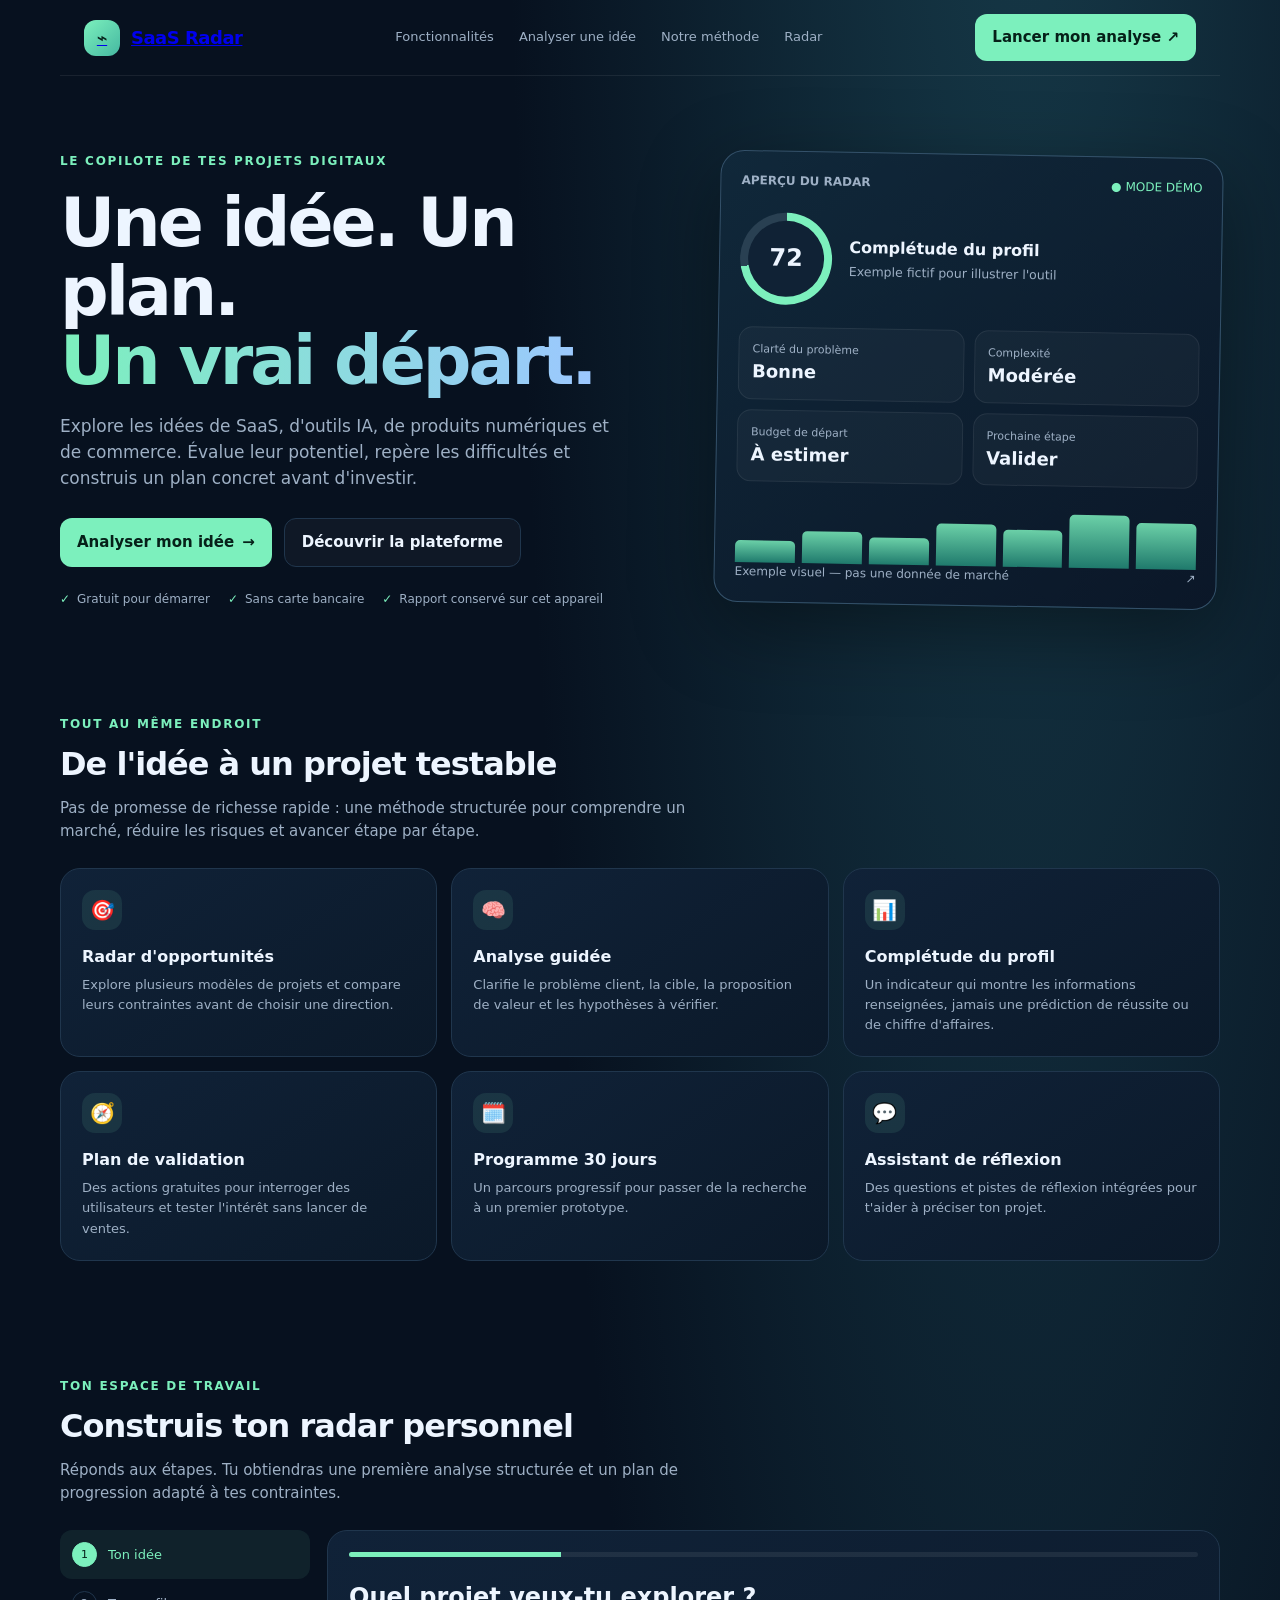
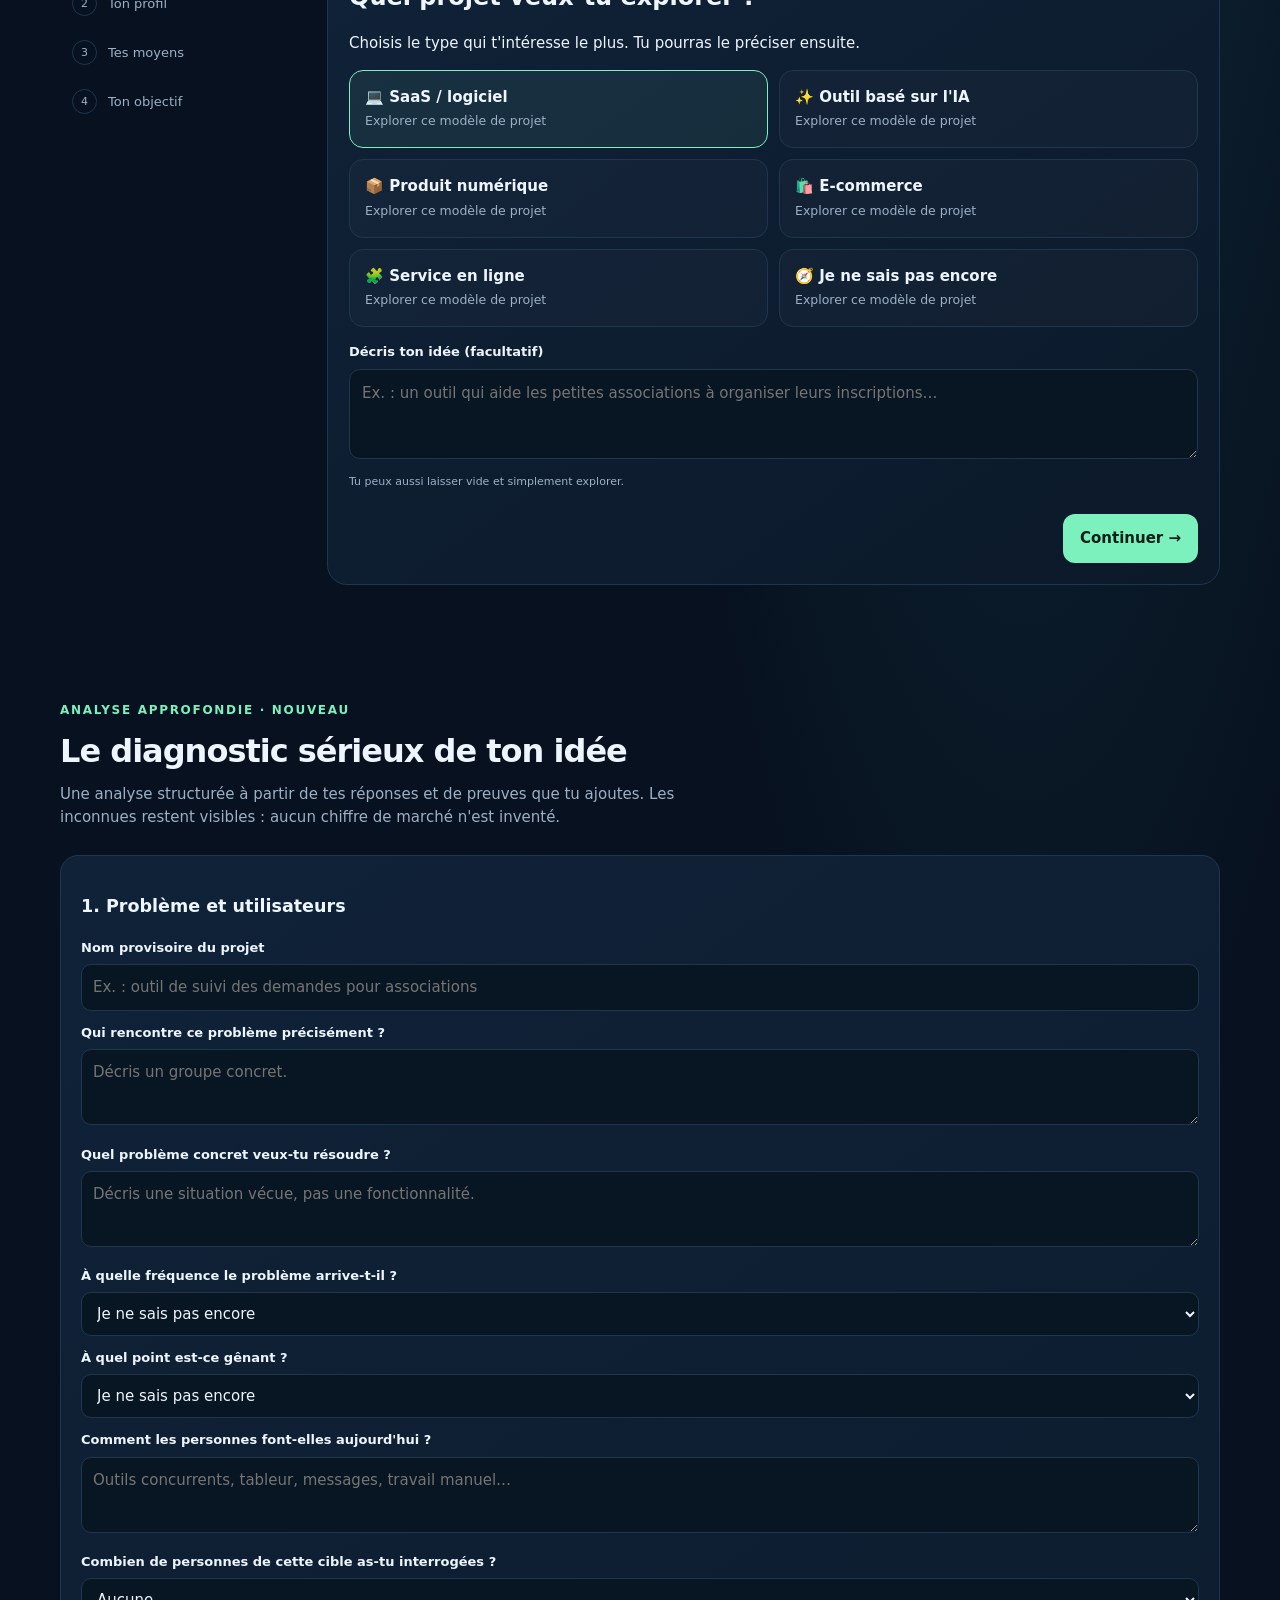
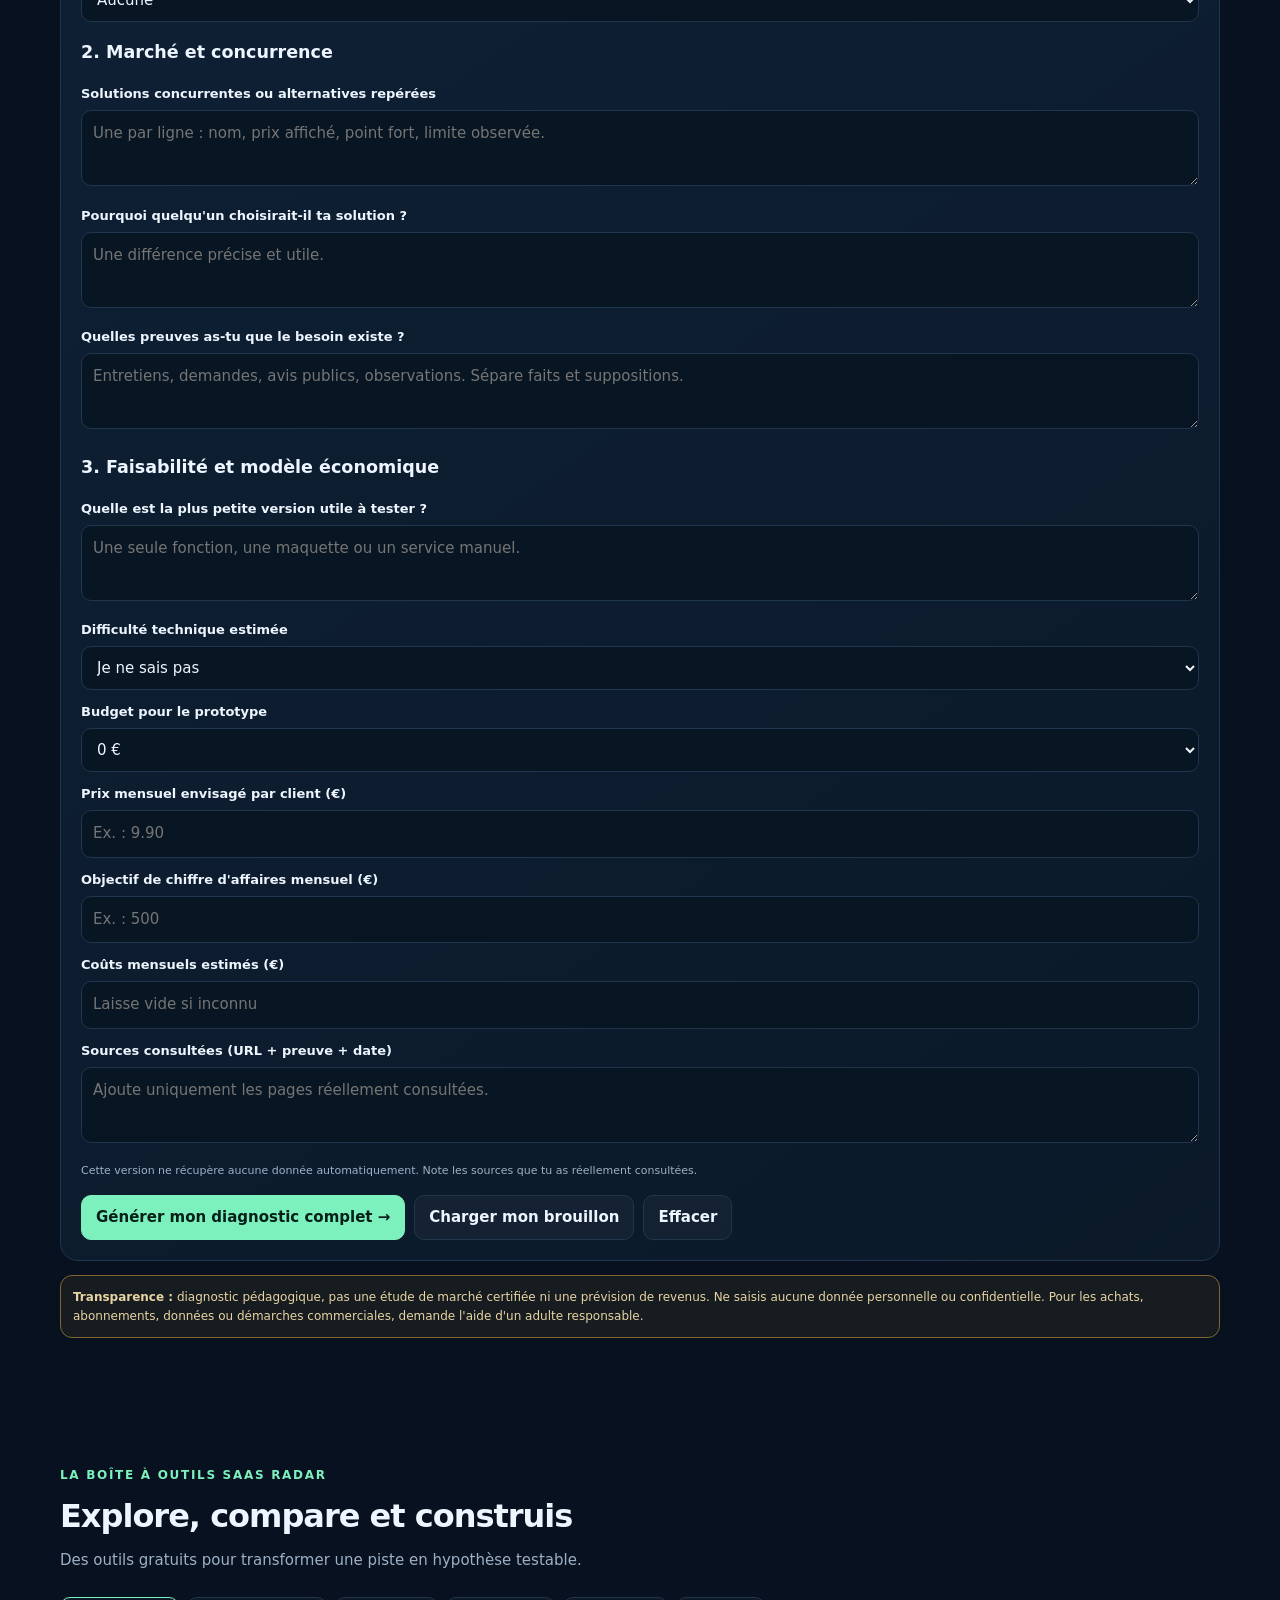
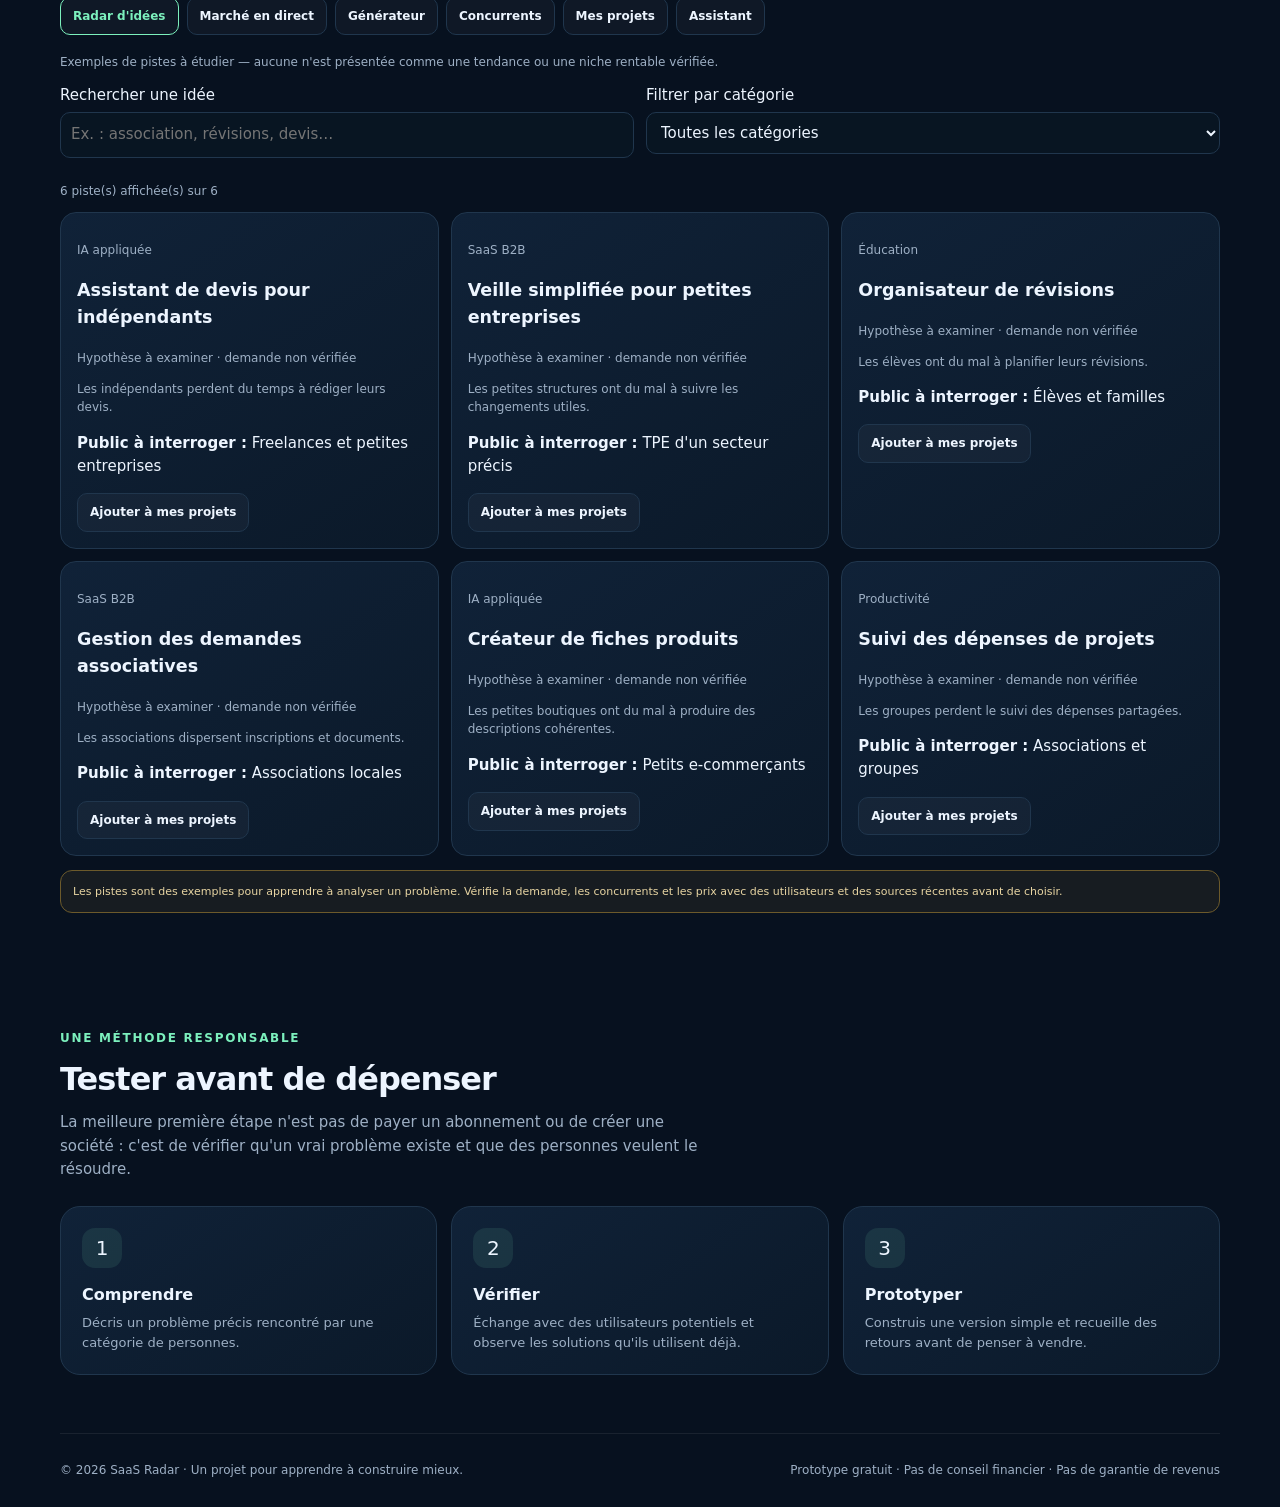
==== index.html @ 0ed4f3e0 "Improve questionnaire clarity and storage resilience" ====
<!doctype html>
<html lang="fr">
<head>
<!-- Google Analytics 4 : identifiant de mesure confirmé par le propriétaire -->
<script async src="https://www.googletagmanager.com/gtag/js?id=G-HHX3VYY6S6"></script>
<script>
  window.dataLayer = window.dataLayer || [];
  function gtag(){dataLayer.push(arguments);}
  gtag('js', new Date());
  gtag('config', 'G-HHX3VYY6S6');
</script>
<!-- Google Tag Manager : conservé pour les autres balises du site -->
<script>
  window.dataLayer = window.dataLayer || [];
</script>
<script async src="https://www.googletagmanager.com/gtm.js?id=GTM-W4DQMXLM"></script>
<meta charset="utf-8">
<meta name="viewport" content="width=device-width,initial-scale=1">
<meta name="theme-color" content="#07111f">
<title>SaaS Radar — Trouve, teste et construis ton idée</title>
<meta name="description" content="SaaS Radar t'aide à transformer une idée de business en projet concret grâce à une analyse guidée et un plan d'action gratuit.">
<style>
:root{--bg:#07111f;--panel:#0d1b2c;--panel2:#102238;--line:#20364d;--text:#edf5ff;--muted:#9eb0c5;--green:#7cf0bd;--blue:#80baff;--purple:#b8a2ff;--radius:20px}
*{box-sizing:border-box}html{scroll-behavior:smooth}body{margin:0;background:radial-gradient(ellipse at 80% -10%,#173c4b 0,transparent 36%),var(--bg);color:var(--text);font:15px/1.55 Inter,ui-sans-serif,system-ui,-apple-system,Segoe UI,sans-serif}button,input,select,textarea{font:inherit}button{cursor:pointer}.wrap{max-width:1160px;margin:auto;padding:0 24px}.nav{height:76px;display:flex;align-items:center;justify-content:space-between;border-bottom:1px solid #ffffff12}.brand{display:flex;align-items:center;gap:11px;font-weight:800;font-size:18px;letter-spacing:-.5px}.logo{width:36px;height:36px;border-radius:12px;background:linear-gradient(135deg,var(--green),#45b8a1);display:grid;place-items:center;color:#062019;font-weight:900}.navlinks{display:flex;gap:25px;color:var(--muted);font-size:13px}.navlinks a{color:inherit;text-decoration:none}.navlinks a:hover{color:var(--green)}.navcta,.primary{border:0;border-radius:12px;background:var(--green);color:#062019;font-weight:800;padding:12px 17px;text-decoration:none;display:inline-flex;align-items:center;justify-content:center;gap:8px}.hero{padding:76px 0 48px;display:grid;grid-template-columns:1.1fr .9fr;gap:42px;align-items:center}.eyebrow{color:var(--green);font-size:12px;font-weight:800;text-transform:uppercase;letter-spacing:1.7px}.hero h1{font-size:clamp(42px,6vw,68px);line-height:1.02;letter-spacing:-3px;margin:17px 0}.gradient{background:linear-gradient(90deg,var(--green),#9cc7ff);-webkit-background-clip:text;background-clip:text;color:transparent}.hero p{color:var(--muted);font-size:17px;max-width:570px}.heroactions{display:flex;gap:12px;flex-wrap:wrap;margin-top:26px}.secondary{border:1px solid var(--line);background:#ffffff08;color:var(--text);border-radius:12px;padding:12px 17px;text-decoration:none;font-weight:700}.proof{display:flex;gap:18px;flex-wrap:wrap;color:var(--muted);font-size:12px;margin-top:23px}.proof span:before{content:'✓';color:var(--green);margin-right:7px}.preview{background:linear-gradient(145deg,#10283a,#0b1728);border:1px solid #34516a;border-radius:24px;padding:20px;box-shadow:0 24px 80px #0006;transform:rotate(1deg)}.previewtop{display:flex;justify-content:space-between;align-items:center;color:var(--muted);font-size:12px}.live{color:var(--green)}.score{display:flex;align-items:center;gap:17px;margin:22px 0}.ring{width:92px;height:92px;border-radius:50%;background:conic-gradient(var(--green) 0 72%,#294052 72%);display:grid;place-items:center;position:relative}.ring:before{content:'';position:absolute;inset:8px;background:#102235;border-radius:50%}.ring b{position:relative;font-size:24px}.scoretext b{display:block;font-size:16px}.scoretext small{color:var(--muted)}.minirow{display:grid;grid-template-columns:1fr 1fr;gap:10px}.minicard{background:#ffffff08;border:1px solid #ffffff12;border-radius:14px;padding:13px}.minicard small{display:block;color:var(--muted);font-size:11px}.minicard b{font-size:18px}.bars{display:flex;align-items:end;gap:7px;height:65px;margin-top:16px}.bars i{flex:1;border-radius:5px 5px 0 0;background:linear-gradient(var(--green),#238b78);opacity:.85}.section{padding:58px 0}.sectionhead{max-width:660px;margin-bottom:25px}.sectionhead h2{font-size:32px;letter-spacing:-1px;margin:7px 0}.sectionhead p{color:var(--muted);margin:0}.features{display:grid;grid-template-columns:repeat(3,1fr);gap:14px}.feature,.panel{background:linear-gradient(145deg,#102238,#0b1929);border:1px solid var(--line);border-radius:var(--radius);padding:21px}.feature .ico{width:40px;height:40px;border-radius:13px;display:grid;place-items:center;background:#7cf0bd18;font-size:20px}.feature h3{margin:15px 0 5px;font-size:16px}.feature p{margin:0;color:var(--muted);font-size:13px}.builder{display:grid;grid-template-columns:250px 1fr;gap:17px;align-items:start}.steps{position:sticky;top:20px}.stepitem{display:flex;align-items:center;gap:11px;padding:12px;border-radius:12px;color:var(--muted);font-size:13px}.stepitem.active{background:#7cf0bd14;color:var(--green)}.stepitem.done{color:var(--text)}.stepnum{width:25px;height:25px;border-radius:50%;border:1px solid var(--line);display:grid;place-items:center;font-size:11px}.active .stepnum{background:var(--green);color:#062019;border-color:var(--green)}.formpanel{min-height:420px}.formpanel h3{font-size:24px;margin:4px 0}.formpanel>p{color:var(--muted);margin:0 0 22px}.progress{height:5px;background:#ffffff12;border-radius:20px;margin-bottom:22px;overflow:hidden}.progress span{display:block;height:100%;background:var(--green);width:20%;transition:.2s}.choices{display:grid;grid-template-columns:repeat(2,1fr);gap:11px}.choice{border:1px solid var(--line);border-radius:14px;padding:15px;background:#ffffff05;color:var(--text);text-align:left}.choice:hover,.choice.selected{border-color:var(--green);background:#7cf0bd12}.choice b{display:block}.choice small{color:var(--muted)}.field{margin:15px 0}.field label{display:block;font-weight:700;font-size:13px;margin-bottom:7px}.field input,.field select,.field textarea{width:100%;background:#081522;border:1px solid var(--line);border-radius:11px;color:var(--text);padding:12px;outline:none}.field input:focus,.field textarea:focus,.field select:focus{border-color:var(--green)}.field textarea{min-height:90px;resize:vertical}.hint{color:var(--muted);font-size:11px;margin-top:6px}.formactions{display:flex;justify-content:space-between;gap:12px;margin-top:24px}.formactions button{min-width:112px}.back{background:transparent;color:var(--muted);border:1px solid var(--line);border-radius:12px;padding:12px 17px}.result{display:none}.result.show{display:block}.resultgrid{display:grid;grid-template-columns:1fr 1fr;gap:13px}.resultcard{background:#ffffff06;border:1px solid var(--line);border-radius:15px;padding:16px}.resultcard h4{margin:0 0 7px}.resultcard p,.resultcard li{color:var(--muted);font-size:13px}.resultcard ul{padding-left:18px;margin:8px 0}.tag{display:inline-block;padding:5px 9px;border-radius:20px;background:#7cf0bd17;color:var(--green);font-size:11px;font-weight:800}.actionlist{list-style:none;padding:0!important}.actionlist li{padding:9px 0;border-bottom:1px solid #ffffff12;display:flex;gap:9px}.actionlist input{accent-color:var(--green)}.notice{border:1px solid #6c5a2b;background:#d8a83b12;color:#e7d4a2;border-radius:12px;padding:12px;font-size:12px;margin-top:15px}.footer{border-top:1px solid #ffffff12;padding:27px 0;color:var(--muted);font-size:12px;display:flex;justify-content:space-between;gap:20px;flex-wrap:wrap}.hidden{display:none!important}
@media(max-width:800px){.hero{grid-template-columns:1fr;padding-top:48px}.preview{max-width:500px}.features{grid-template-columns:1fr 1fr}.builder{grid-template-columns:1fr}.steps{position:static;display:flex;overflow:auto}.stepitem{min-width:max-content}.stepitem span:last-child{display:none}}
@media(max-width:560px){.wrap{padding:0 16px}.navlinks{display:none}.hero h1{letter-spacing:-2px}.features,.choices,.resultgrid{grid-template-columns:1fr}.section{padding:42px 0}.formpanel{padding:16px}.hero{gap:25px}.proof{gap:10px}}
</style>
</head>
<body>
<noscript><iframe src="https://www.googletagmanager.com/ns.html?id=GTM-W4DQMXLM"
  height="0" width="0" style="display:none;visibility:hidden"></iframe></noscript>
<header class="wrap nav"><a class="brand" href="#"><span class="logo">⌁</span> SaaS Radar</a><nav class="navlinks"><a href="#fonctionnalites">Fonctionnalités</a><a href="#outil">Analyser une idée</a><a href="#methode">Notre méthode</a></nav><a class="navcta" href="#outil">Lancer mon analyse ↗</a></header>
<main>
<section class="wrap hero">
<div><div class="eyebrow">Le copilote de tes projets digitaux</div><h1>Une idée. Un plan.<br><span class="gradient">Un vrai départ.</span></h1><p>Explore les idées de SaaS, d'outils IA, de produits numériques et de commerce. Évalue leur potentiel, repère les difficultés et construis un plan concret avant d'investir.</p><div class="heroactions"><a class="primary" href="#outil">Analyser mon idée <span>→</span></a><a class="secondary" href="#fonctionnalites">Découvrir la plateforme</a></div><div class="proof"><span>Gratuit pour démarrer</span><span>Sans carte bancaire</span><span>Rapport conservé sur cet appareil</span></div></div>
<div class="preview"><div class="previewtop"><b>APERÇU DU RADAR</b><span class="live">● MODE DÉMO</span></div><div class="score"><div class="ring"><b>72</b></div><div class="scoretext"><b>Complétude du profil</b><small>Exemple fictif pour illustrer l'outil</small></div></div><div class="minirow"><div class="minicard"><small>Clarté du problème</small><b>Bonne</b></div><div class="minicard"><small>Complexité</small><b>Modérée</b></div><div class="minicard"><small>Budget de départ</small><b>À estimer</b></div><div class="minicard"><small>Prochaine étape</small><b>Valider</b></div></div><div class="bars"><i style="height:35%"></i><i style="height:50%"></i><i style="height:43%"></i><i style="height:66%"></i><i style="height:58%"></i><i style="height:82%"></i><i style="height:72%"></i></div><div class="previewtop"><span>Exemple visuel — pas une donnée de marché</span><span>↗</span></div></div>
</section>
<section class="wrap section" id="fonctionnalites"><div class="sectionhead"><div class="eyebrow">Tout au même endroit</div><h2>De l'idée à un projet testable</h2><p>Pas de promesse de richesse rapide : une méthode structurée pour comprendre un marché, réduire les risques et avancer étape par étape.</p></div><div class="features">
<article class="feature"><div class="ico">🎯</div><h3>Radar d'opportunités</h3><p>Explore plusieurs modèles de projets et compare leurs contraintes avant de choisir une direction.</p></article>
<article class="feature"><div class="ico">🧠</div><h3>Analyse guidée</h3><p>Clarifie le problème client, la cible, la proposition de valeur et les hypothèses à vérifier.</p></article>
<article class="feature"><div class="ico">📊</div><h3>Complétude du profil</h3><p>Un indicateur qui montre les informations renseignées, jamais une prédiction de réussite ou de chiffre d'affaires.</p></article>
<article class="feature"><div class="ico">🧭</div><h3>Plan de validation</h3><p>Des actions gratuites pour interroger des utilisateurs et tester l'intérêt sans lancer de ventes.</p></article>
<article class="feature"><div class="ico">🗓️</div><h3>Programme 30 jours</h3><p>Un parcours progressif pour passer de la recherche à un premier prototype.</p></article>
<article class="feature"><div class="ico">💬</div><h3>Assistant de réflexion</h3><p>Des questions et pistes de réflexion intégrées pour t'aider à préciser ton projet.</p></article>
</div></section>
<section class="wrap section" id="outil"><div class="sectionhead"><div class="eyebrow">Ton espace de travail</div><h2>Construis ton radar personnel</h2><p>Réponds aux étapes. Tu obtiendras une première analyse structurée et un plan de progression adapté à tes contraintes.</p></div>
<div class="builder"><aside class="steps" id="steps"><div class="stepitem active"><span class="stepnum">1</span><span>Ton idée</span></div><div class="stepitem"><span class="stepnum">2</span><span>Ton profil</span></div><div class="stepitem"><span class="stepnum">3</span><span>Tes moyens</span></div><div class="stepitem"><span class="stepnum">4</span><span>Ton objectif</span></div></aside>
<div class="panel formpanel" id="wizard"><div class="progress"><span id="progressbar"></span></div><div id="stepcontent"></div><div class="formactions"><button class="back" id="prev" type="button">← Retour</button><button class="primary" id="next" type="button">Continuer →</button></div></div>
<div class="panel result" id="result"><div class="eyebrow">Ton rapport personnel</div><h3 id="resulttitle">Ton premier radar</h3><p style="color:var(--muted)">Une lecture de départ construite à partir de tes réponses.</p><div class="resultgrid" id="resultgrid"></div><div class="notice">Cet outil est un prototype éducatif : il ne consulte pas de données de marché en direct, ne vérifie pas la concurrence automatiquement et ne prédit pas les revenus. Vérifie chaque hypothèse auprès de vraies personnes avant tout investissement.</div><h3 style="margin-top:22px">Ton plan de départ</h3><ul class="actionlist" id="plan"></ul><div class="formactions"><button class="back" id="restart">Recommencer</button><button class="primary" id="save">Sauvegarder mon rapport ↓</button></div></div></div>
</section>
<section class="wrap section" id="methode"><div class="sectionhead"><div class="eyebrow">Une méthode responsable</div><h2>Tester avant de dépenser</h2><p>La meilleure première étape n'est pas de payer un abonnement ou de créer une société : c'est de vérifier qu'un vrai problème existe et que des personnes veulent le résoudre.</p></div><div class="features"><article class="feature"><div class="ico">1</div><h3>Comprendre</h3><p>Décris un problème précis rencontré par une catégorie de personnes.</p></article><article class="feature"><div class="ico">2</div><h3>Vérifier</h3><p>Échange avec des utilisateurs potentiels et observe les solutions qu'ils utilisent déjà.</p></article><article class="feature"><div class="ico">3</div><h3>Prototyper</h3><p>Construis une version simple et recueille des retours avant de penser à vendre.</p></article></div></section>
</main>
<footer class="wrap footer"><span>© 2026 SaaS Radar · Un projet pour apprendre à construire mieux.</span><span>Prototype gratuit · Pas de conseil financier · Pas de garantie de revenus</span></footer>
<script>
const data={type:"SaaS / logiciel",idea:"",skill:"Débutant",time:"1 à 2 heures",budget:"0 €",goal:"500",market:"France",extra:""};try{const draft=JSON.parse(localStorage.getItem('saasRadarDraft')||"null");if(draft&&typeof draft==="object")Object.assign(data,draft)}catch(e){}
let step=0;const content=document.getElementById('stepcontent'),bar=document.getElementById('progressbar'),prev=document.getElementById('prev'),next=document.getElementById('next');
const steps=[()=>`<h3>Quel projet veux-tu explorer ?</h3><p>Choisis le type qui t'intéresse le plus. Tu pourras le préciser ensuite.</p><div class="choices">${["SaaS / logiciel","Outil basé sur l'IA","Produit numérique","E-commerce","Service en ligne","Je ne sais pas encore"].map((v,i)=>`<button class="choice ${data.type===v?'selected':''}" data-k="type" data-v="${v}"><b>${["💻","✨","📦","🛍️","🧩","🧭"][i]} ${v}</b><small>Explorer ce modèle de projet</small></button>`).join('')}</div><div class="field"><label>Décris ton idée (facultatif)</label><textarea id="idea" placeholder="Ex. : un outil qui aide les petites associations à organiser leurs inscriptions…">${esc(data.idea)}</textarea><div class="hint">Tu peux aussi laisser vide et simplement explorer.</div></div>`,
()=>`<h3>Quel est ton niveau actuel ?</h3><p>Le parcours sera adapté à ton expérience.</p><div class="choices">${["Débutant","Quelques bases","Intermédiaire","Déjà créé un projet"].map(v=>`<button class="choice ${data.skill===v?'selected':''}" data-k="skill" data-v="${v}"><b>${v}</b><small>${v==="Débutant"?"Je découvre encore":v==="Quelques bases"?"J'ai déjà appris quelques notions":v==="Intermédiaire"?"Je connais les bases et quelques outils":"J'ai déjà expérimenté un projet"}</small></button>`).join('')}</div><div class="field"><label>Où souhaites-tu chercher tes premiers utilisateurs ?</label><select id="market"><option>France</option><option>Europe</option><option>International</option><option>Je ne sais pas</option></select></div>`,
()=>`<h3>Quelles sont tes ressources ?</h3><p>On va privilégier les étapes adaptées à tes moyens actuels.</p><div class="field"><label>Budget disponible pour apprendre / prototyper</label><select id="budget">${["0 €","Moins de 50 €","50 à 200 €","Plus de 200 €"].map(v=>`<option ${data.budget===v?'selected':''}>${v}</option>`).join('')}</select></div><div class="field"><label>Temps disponible par semaine</label><select id="time">${["Moins d'une heure","1 à 2 heures","3 à 5 heures","Plus de 5 heures"].map(v=>`<option ${data.time===v?'selected':''}>${v}</option>`).join('')}</select></div>`,
()=>`<h3>Quelle ambition souhaites-tu explorer ?</h3><p>Un objectif souhaité sert à réfléchir au modèle économique. Ce n'est pas une estimation de ce que tu vas gagner.</p><div class="field"><label>Objectif de revenu mensuel à long terme (en €)</label><input id="goal" type="number" min="0" max="1000000" value="${esc(data.goal)}" placeholder="Ex. : 500"></div><div class="field"><label>Qu'aimerais-tu surtout obtenir de ce projet ?</label><select id="extra"><option value="">Choisir une priorité</option><option>Apprendre à créer un produit</option><option>Résoudre un problème concret</option><option>Construire un projet rentable à terme</option><option>Explorer plusieurs idées</option></select></div>`];
function esc(s){return String(s??"").replace(/[&<>"']/g,c=>({"&":"&amp;","<":"&lt;",">":"&gt;",'"':"&quot;","'":"&#39;"}[c]));}
function render(){content.innerHTML=steps[step]();const marketField=document.getElementById('market');if(marketField)marketField.value=data.market;const extraField=document.getElementById('extra');if(extraField)extraField.value=data.extra;bar.style.width=((step+1)/steps.length*100)+'%';prev.style.visibility=step===0?'hidden':'visible';next.textContent=step===3?'Créer mon analyse →':'Continuer →';document.querySelectorAll('.stepitem').forEach((el,i)=>{el.classList.toggle('active',i===step);el.classList.toggle('done',i<step)});document.querySelectorAll('.choice').forEach(b=>b.addEventListener('click',()=>{if(step===0){const ideaField=document.getElementById('idea');if(ideaField)data.idea=ideaField.value.trim()}data[b.dataset.k]=b.dataset.v;render()}));}
function collect(){if(step===0){data.idea=document.getElementById('idea').value.trim()}if(step===1){data.market=document.getElementById('market').value}if(step===2){data.budget=document.getElementById('budget').value;data.time=document.getElementById('time').value}if(step===3){data.goal=document.getElementById('goal').value||"0";data.extra=document.getElementById('extra').value}try{localStorage.setItem('saasRadarDraft',JSON.stringify(data))}catch(e){}}
prev.addEventListener('click',()=>{collect();if(step>0){step--;render()}});
next.addEventListener('click',()=>{collect();if(step<3){step++;render()}else makeReport()});
function makeReport(){document.getElementById('wizard').classList.add('hidden');const r=document.getElementById('result');r.classList.add('show');document.getElementById('resulttitle').textContent=data.idea?data.idea.slice(0,70):"Explorer "+data.type.toLowerCase();let score=(data.idea.trim().length>=20?25:data.idea.trim().length>=5?12:0)+(data.skill?15:0)+(data.time?20:0)+(data.budget?20:0)+(Number(data.goal)>0?10:0)+(data.extra?10:0);const level=score<35?"Profil à compléter":score<70?"Profil partiellement renseigné":"Profil bien renseigné";const complexity=data.type.includes("SaaS")||data.type.includes("IA")?"Plutôt élevée":"Variable selon la solution";const cards=[["Complétude du profil",score+"/100","Part des informations de départ renseignées — ne mesure pas le potentiel du marché."],["Clarté actuelle",data.idea.length>35?"À approfondir":"À préciser","Décris le problème précis que tu veux résoudre."],["Complexité estimée",complexity,"À confirmer en découpant le prototype en petites fonctions."],["Ressources",data.budget+" · "+data.time,"Commence avec les outils gratuits et limite les dépenses."]];document.getElementById('resultgrid').innerHTML=cards.map(c=>`<article class="resultcard"><span class="tag">${esc(c[0])}</span><h4 style="margin-top:10px">${esc(c[1])}</h4><p>${esc(c[2])}</p></article>`).join('')+`<article class="resultcard"><h4>Clientèle à préciser</h4><p>Sur le marché ${esc(data.market)}, identifie un groupe précis qui rencontre le problème.</p></article><article class="resultcard"><h4>Objectif déclaré</h4><p>${esc(data.goal)} € / mois à long terme — objectif personnel, pas une prévision.</p></article>`;const tasks=["Écris le problème en une phrase simple, sans parler de ta solution.","Définis une cible précise : qui rencontre ce problème et dans quel contexte ?","Trouve 5 solutions déjà utilisées par cette cible et note leurs limites.","Discute avec 3 personnes concernées pour comprendre leurs difficultés.","Dessine une maquette très simple de ta solution, sans coder si ce n'est pas nécessaire.","Montre la maquette et demande ce qui manque ou ce qui n'est pas clair.","Décide si le problème mérite un prototype plus complet."];document.getElementById('plan').innerHTML=tasks.map((t,i)=>`<li><input type="checkbox" data-task="${i}"><span><b>Étape ${i+1}</b> — ${t}</span></li>`).join('');try{localStorage.setItem('saasRadarDraft',JSON.stringify(data))}catch(e){}}
document.getElementById('restart').addEventListener('click',()=>{step=0;Object.assign(data,{type:"SaaS / logiciel",idea:"",skill:"Débutant",time:"1 à 2 heures",budget:"0 €",goal:"500",market:"France",extra:""});document.getElementById('result').classList.remove('show');document.getElementById('wizard').classList.remove('hidden');render()});
document.getElementById('save').addEventListener('click',()=>{const report={answers:data,completed:[...document.querySelectorAll('[data-task]:checked')].map(x=>x.dataset.task),savedAt:new Date().toISOString()};try{localStorage.setItem('saasRadarReport',JSON.stringify(report))}catch(e){}const blob=new Blob([JSON.stringify(report,null,2)],{type:'application/json'});const a=document.createElement('a');a.href=URL.createObjectURL(blob);a.download='mon-rapport-saas-radar.json';a.click();setTimeout(()=>URL.revokeObjectURL(a.href),1000);document.getElementById('save').textContent='Rapport sauvegardé ✓'});
render();
</script>
<script src="radar.js"></script>
<script src="analysis-pro.js"></script>
</body></html>
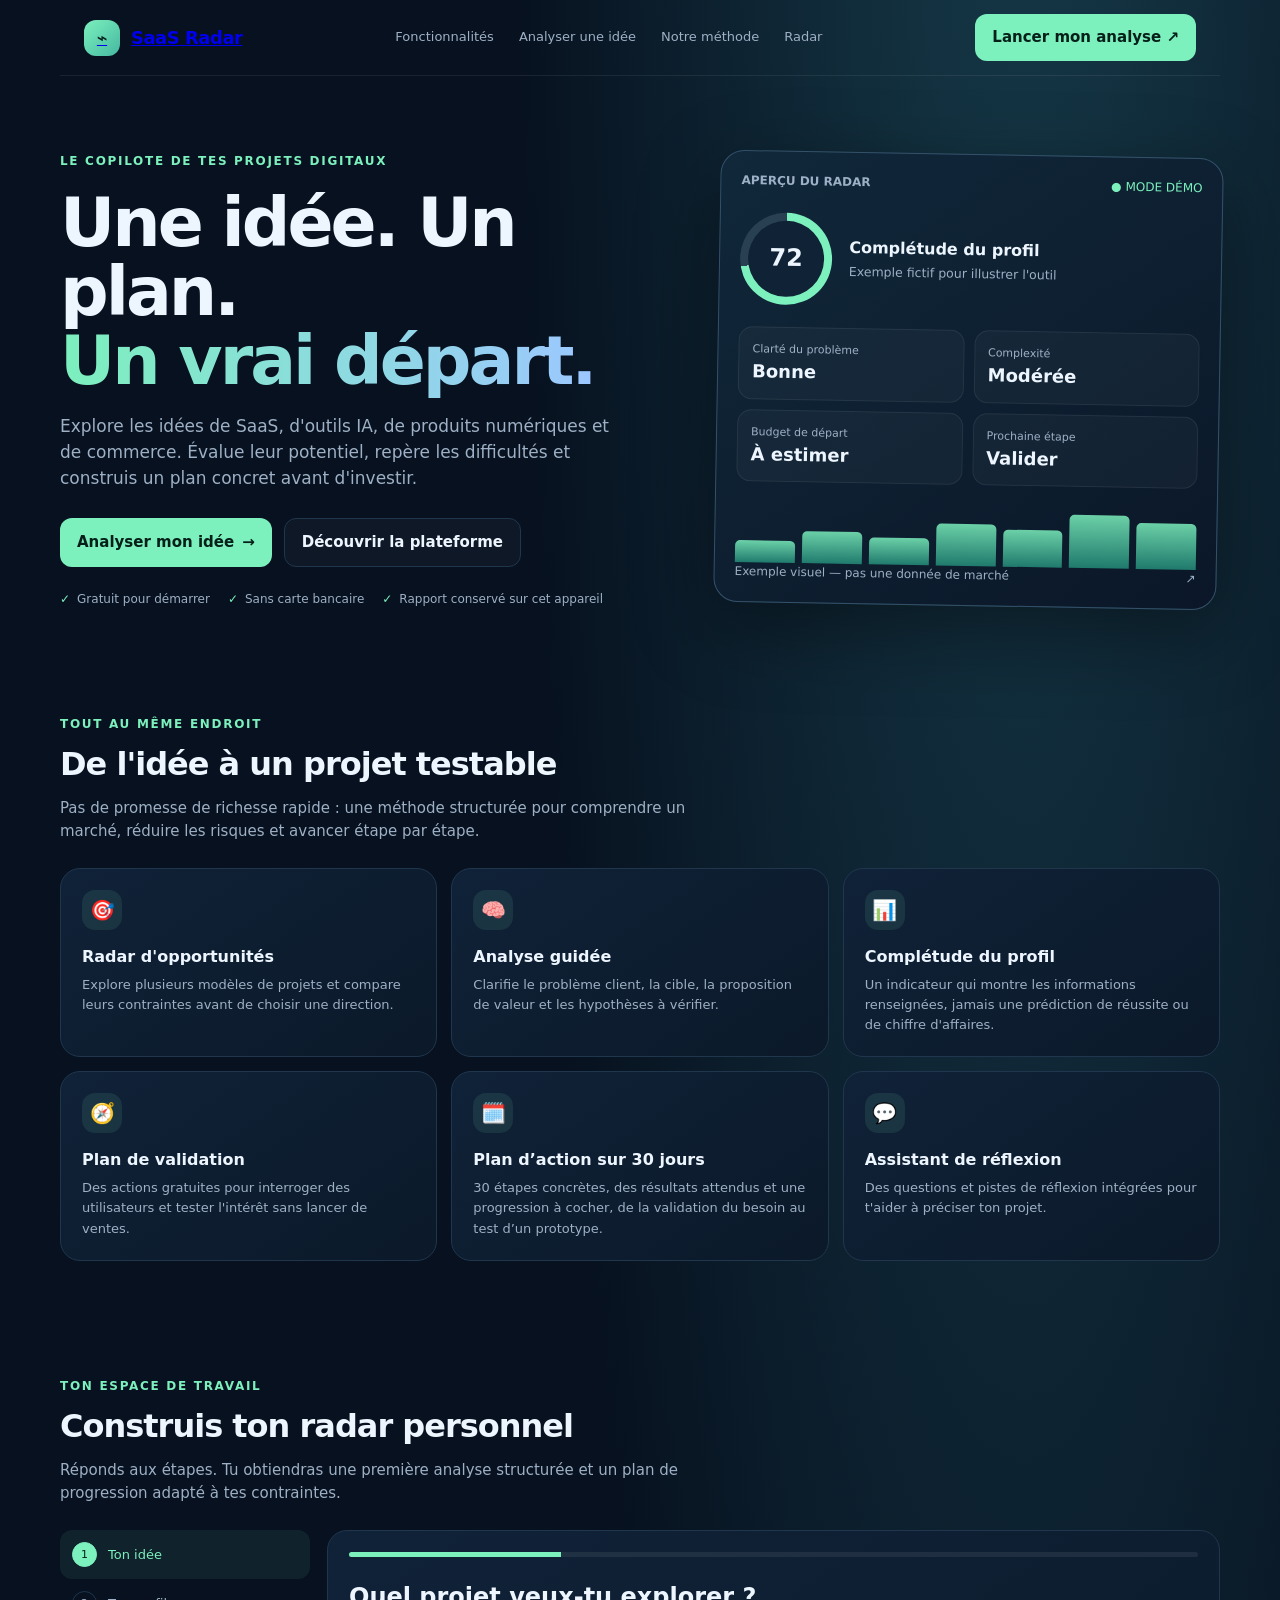
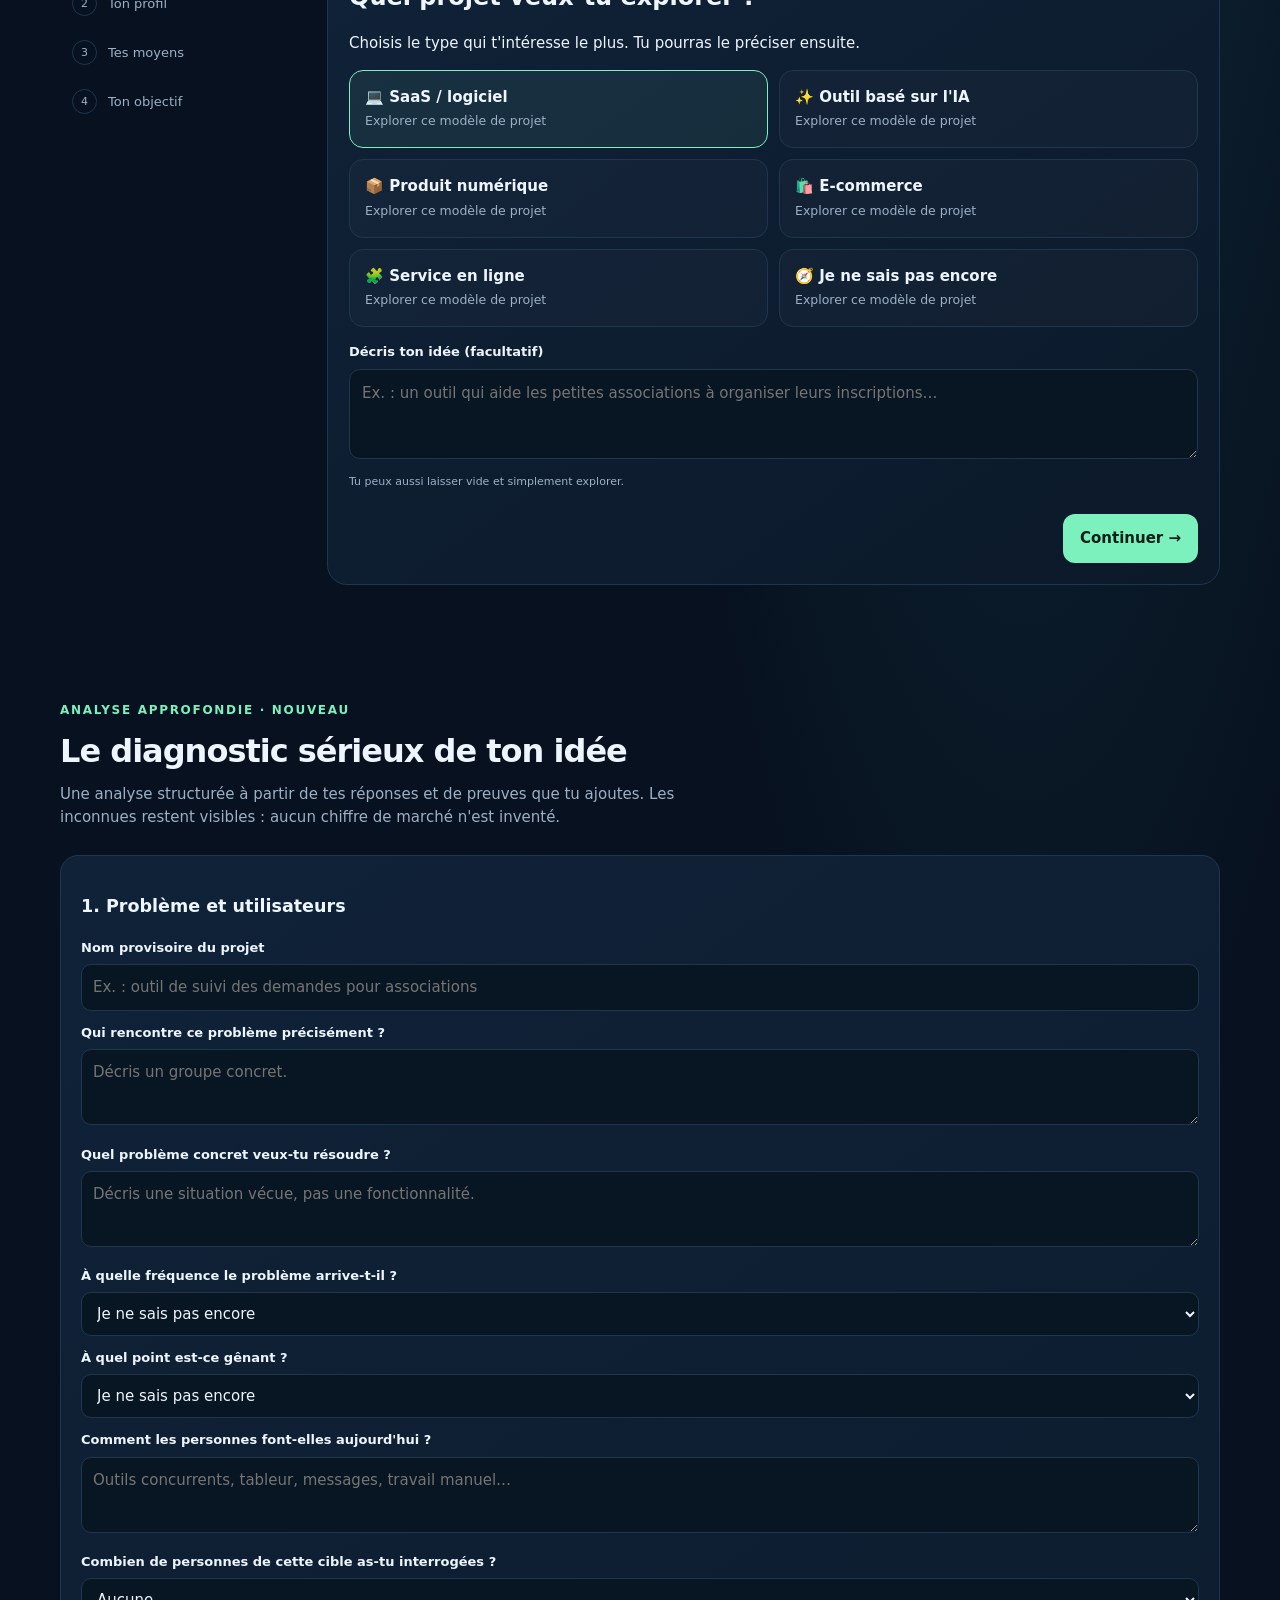
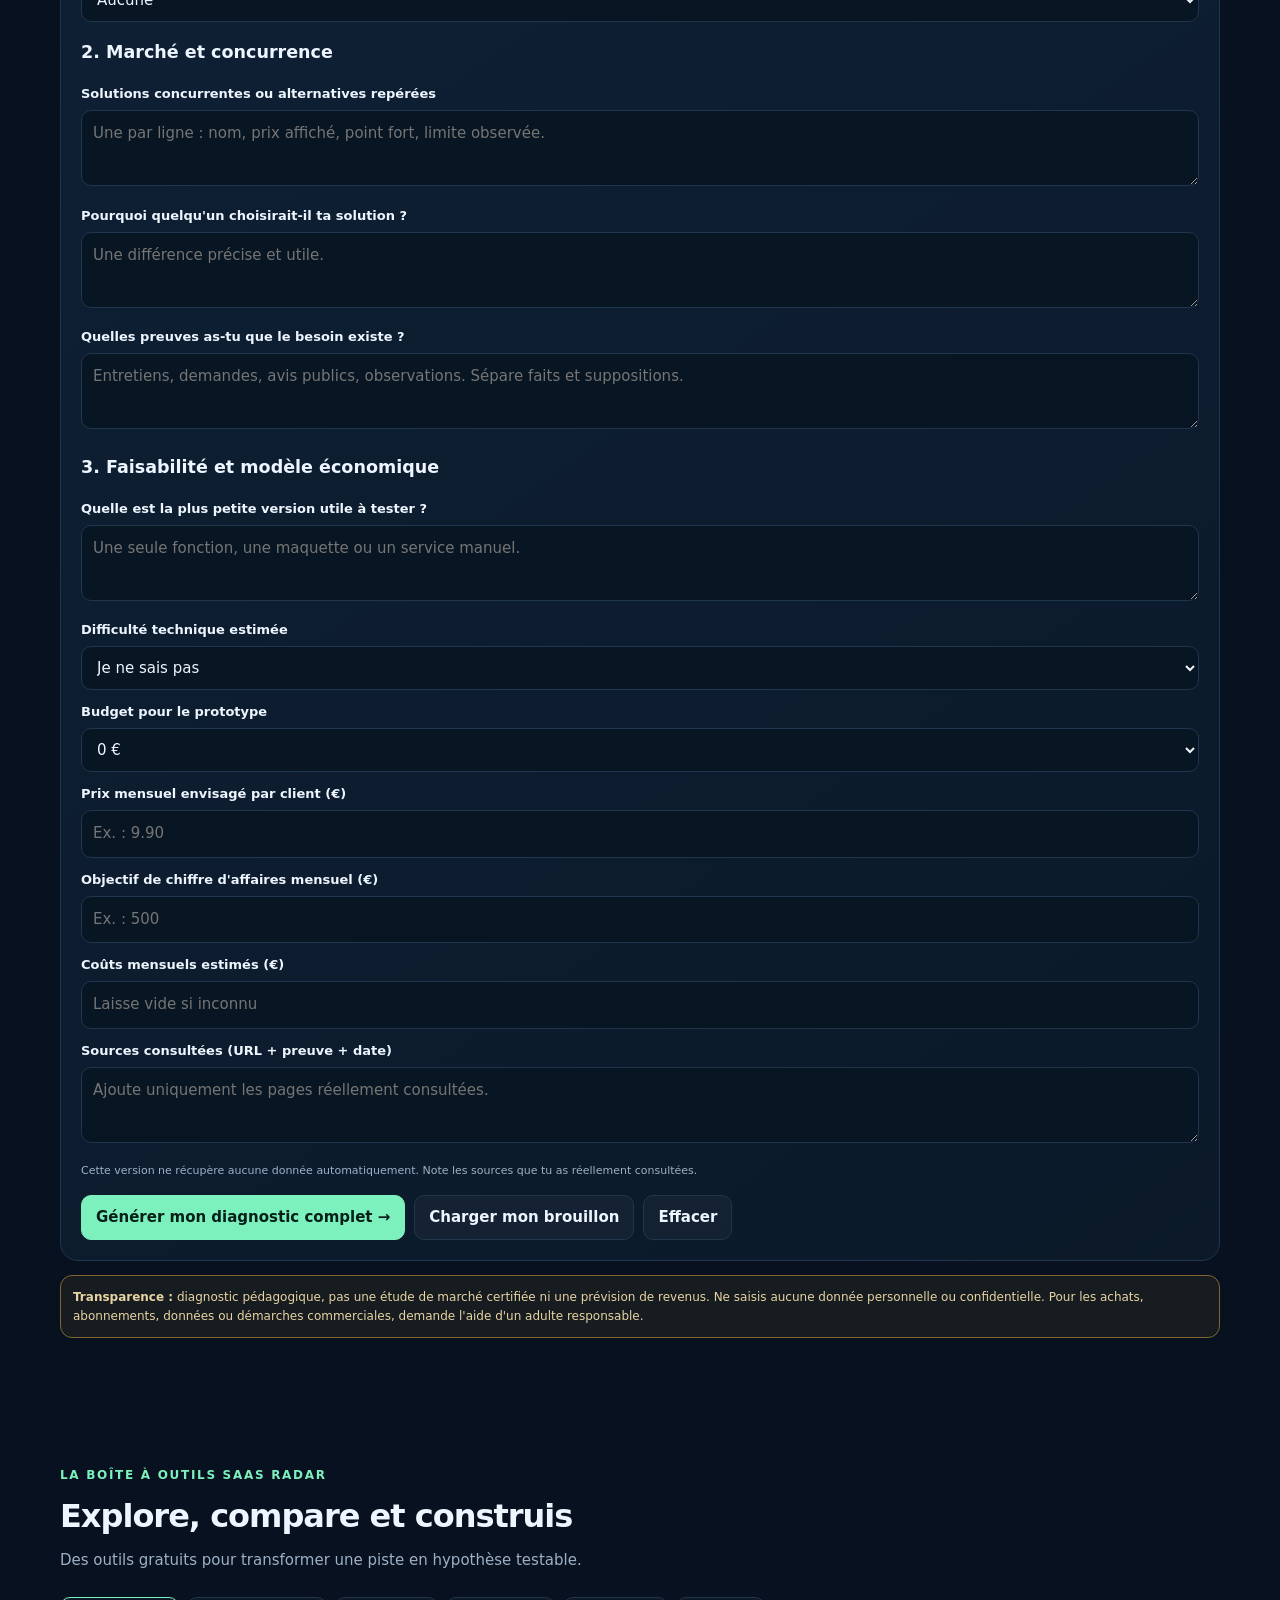
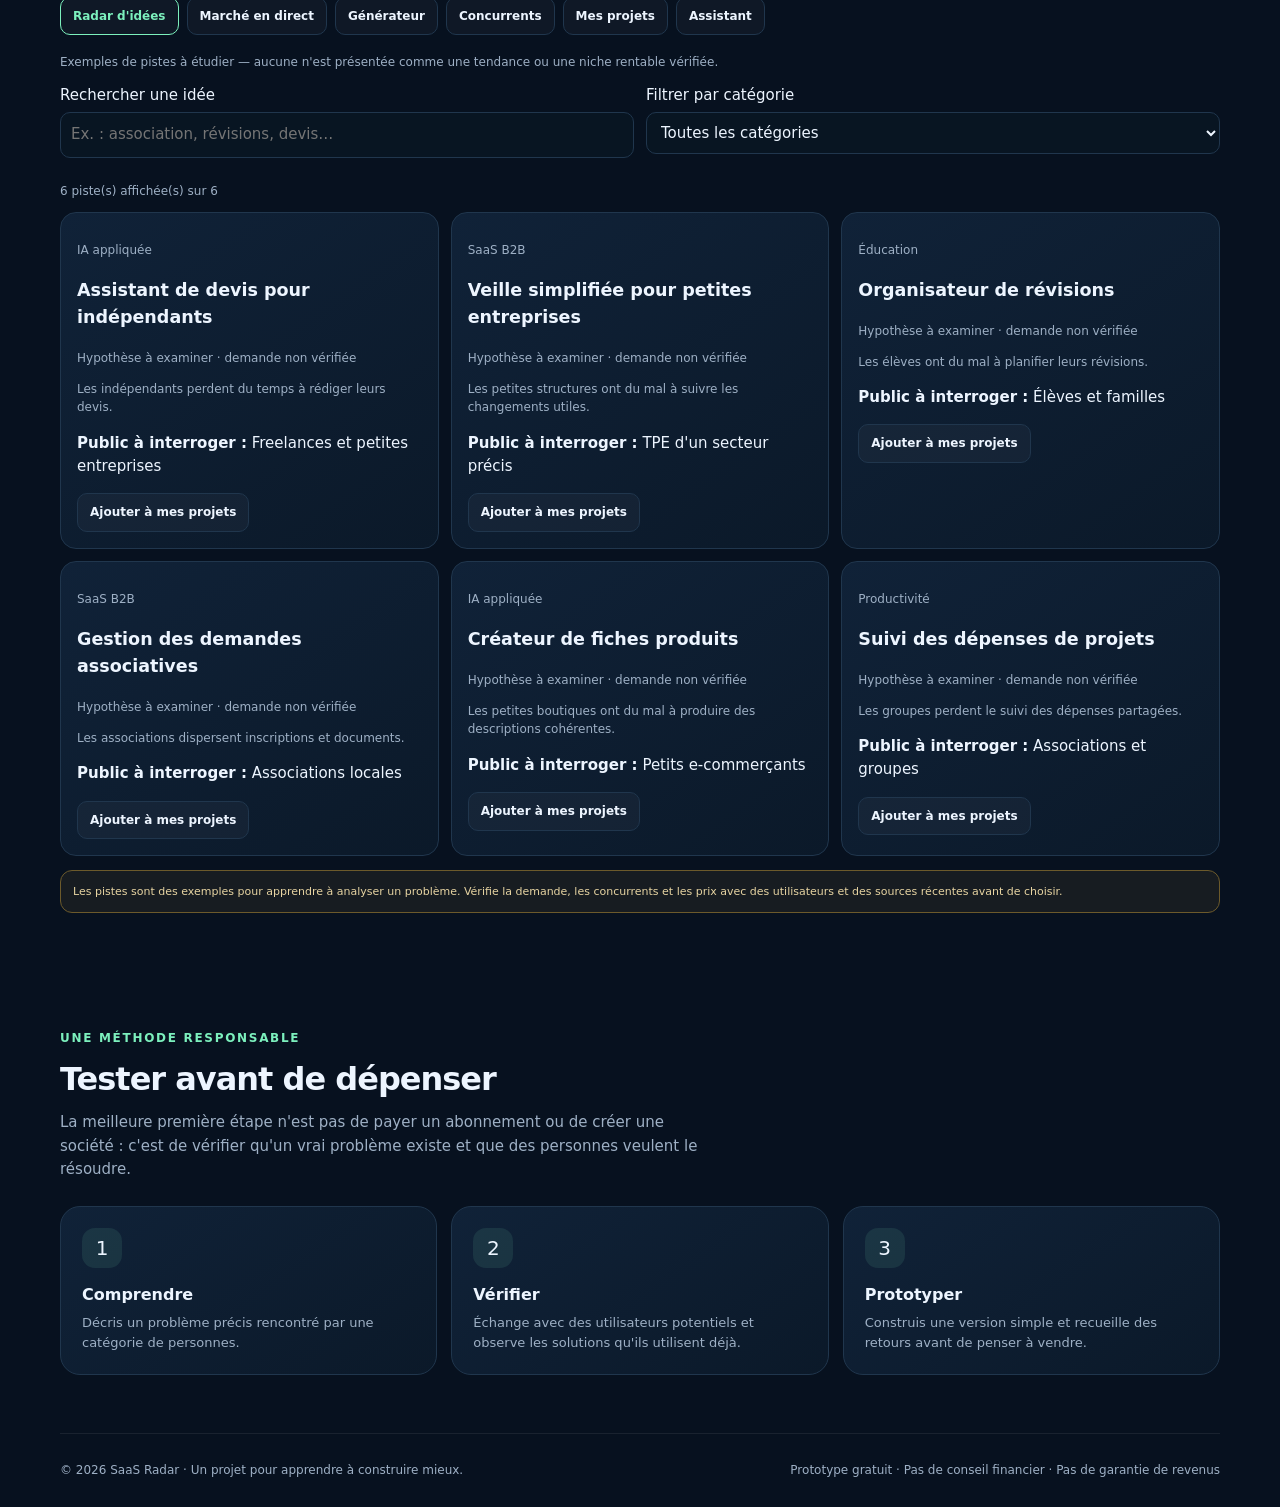
==== commit 360938f9: "Upgrade SaaS Radar with a practical 30-day validation roadmap" ====
--- a/index.html
+++ b/index.html
@@ -40,13 +40,13 @@
 <article class="feature"><div class="ico">🧠</div><h3>Analyse guidée</h3><p>Clarifie le problème client, la cible, la proposition de valeur et les hypothèses à vérifier.</p></article>
 <article class="feature"><div class="ico">📊</div><h3>Complétude du profil</h3><p>Un indicateur qui montre les informations renseignées, jamais une prédiction de réussite ou de chiffre d'affaires.</p></article>
 <article class="feature"><div class="ico">🧭</div><h3>Plan de validation</h3><p>Des actions gratuites pour interroger des utilisateurs et tester l'intérêt sans lancer de ventes.</p></article>
-<article class="feature"><div class="ico">🗓️</div><h3>Programme 30 jours</h3><p>Un parcours progressif pour passer de la recherche à un premier prototype.</p></article>
+<article class="feature"><div class="ico">🗓️</div><h3>Plan d’action sur 30 jours</h3><p>30 étapes concrètes, des résultats attendus et une progression à cocher, de la validation du besoin au test d’un prototype.</p></article>
 <article class="feature"><div class="ico">💬</div><h3>Assistant de réflexion</h3><p>Des questions et pistes de réflexion intégrées pour t'aider à préciser ton projet.</p></article>
 </div></section>
 <section class="wrap section" id="outil"><div class="sectionhead"><div class="eyebrow">Ton espace de travail</div><h2>Construis ton radar personnel</h2><p>Réponds aux étapes. Tu obtiendras une première analyse structurée et un plan de progression adapté à tes contraintes.</p></div>
 <div class="builder"><aside class="steps" id="steps"><div class="stepitem active"><span class="stepnum">1</span><span>Ton idée</span></div><div class="stepitem"><span class="stepnum">2</span><span>Ton profil</span></div><div class="stepitem"><span class="stepnum">3</span><span>Tes moyens</span></div><div class="stepitem"><span class="stepnum">4</span><span>Ton objectif</span></div></aside>
 <div class="panel formpanel" id="wizard"><div class="progress"><span id="progressbar"></span></div><div id="stepcontent"></div><div class="formactions"><button class="back" id="prev" type="button">← Retour</button><button class="primary" id="next" type="button">Continuer →</button></div></div>
-<div class="panel result" id="result"><div class="eyebrow">Ton rapport personnel</div><h3 id="resulttitle">Ton premier radar</h3><p style="color:var(--muted)">Une lecture de départ construite à partir de tes réponses.</p><div class="resultgrid" id="resultgrid"></div><div class="notice">Cet outil est un prototype éducatif : il ne consulte pas de données de marché en direct, ne vérifie pas la concurrence automatiquement et ne prédit pas les revenus. Vérifie chaque hypothèse auprès de vraies personnes avant tout investissement.</div><h3 style="margin-top:22px">Ton plan de départ</h3><ul class="actionlist" id="plan"></ul><div class="formactions"><button class="back" id="restart">Recommencer</button><button class="primary" id="save">Sauvegarder mon rapport ↓</button></div></div></div>
+<div class="panel result" id="result"><div class="eyebrow">Ton rapport personnel</div><h3 id="resulttitle">Ton premier radar</h3><p style="color:var(--muted)">Une lecture de départ construite à partir de tes réponses.</p><div class="resultgrid" id="resultgrid"></div><div class="notice">Cet outil est un prototype éducatif : il ne consulte pas de données de marché en direct, ne vérifie pas la concurrence automatiquement et ne prédit pas les revenus. Vérifie chaque hypothèse auprès de vraies personnes avant tout investissement.</div><h3 style="margin-top:22px">Ton plan d’action personnalisé sur 30 jours</h3><p style="color:var(--muted);font-size:13px">Avance à ton rythme. Chaque journée précise une action et un résultat à obtenir. Si tu disposes de peu de temps, étale le programme : la qualité des retours compte plus que la vitesse.</p><ul class="actionlist" id="plan"></ul><div class="formactions"><button class="back" id="restart">Recommencer</button><button class="primary" id="save">Sauvegarder mon rapport ↓</button></div></div></div>
 </section>
 <section class="wrap section" id="methode"><div class="sectionhead"><div class="eyebrow">Une méthode responsable</div><h2>Tester avant de dépenser</h2><p>La meilleure première étape n'est pas de payer un abonnement ou de créer une société : c'est de vérifier qu'un vrai problème existe et que des personnes veulent le résoudre.</p></div><div class="features"><article class="feature"><div class="ico">1</div><h3>Comprendre</h3><p>Décris un problème précis rencontré par une catégorie de personnes.</p></article><article class="feature"><div class="ico">2</div><h3>Vérifier</h3><p>Échange avec des utilisateurs potentiels et observe les solutions qu'ils utilisent déjà.</p></article><article class="feature"><div class="ico">3</div><h3>Prototyper</h3><p>Construis une version simple et recueille des retours avant de penser à vendre.</p></article></div></section>
 </main>
@@ -63,7 +63,44 @@
 function collect(){if(step===0){data.idea=document.getElementById('idea').value.trim()}if(step===1){data.market=document.getElementById('market').value}if(step===2){data.budget=document.getElementById('budget').value;data.time=document.getElementById('time').value}if(step===3){data.goal=document.getElementById('goal').value||"0";data.extra=document.getElementById('extra').value}try{localStorage.setItem('saasRadarDraft',JSON.stringify(data))}catch(e){}}
 prev.addEventListener('click',()=>{collect();if(step>0){step--;render()}});
 next.addEventListener('click',()=>{collect();if(step<3){step++;render()}else makeReport()});
-function makeReport(){document.getElementById('wizard').classList.add('hidden');const r=document.getElementById('result');r.classList.add('show');document.getElementById('resulttitle').textContent=data.idea?data.idea.slice(0,70):"Explorer "+data.type.toLowerCase();let score=(data.idea.trim().length>=20?25:data.idea.trim().length>=5?12:0)+(data.skill?15:0)+(data.time?20:0)+(data.budget?20:0)+(Number(data.goal)>0?10:0)+(data.extra?10:0);const level=score<35?"Profil à compléter":score<70?"Profil partiellement renseigné":"Profil bien renseigné";const complexity=data.type.includes("SaaS")||data.type.includes("IA")?"Plutôt élevée":"Variable selon la solution";const cards=[["Complétude du profil",score+"/100","Part des informations de départ renseignées — ne mesure pas le potentiel du marché."],["Clarté actuelle",data.idea.length>35?"À approfondir":"À préciser","Décris le problème précis que tu veux résoudre."],["Complexité estimée",complexity,"À confirmer en découpant le prototype en petites fonctions."],["Ressources",data.budget+" · "+data.time,"Commence avec les outils gratuits et limite les dépenses."]];document.getElementById('resultgrid').innerHTML=cards.map(c=>`<article class="resultcard"><span class="tag">${esc(c[0])}</span><h4 style="margin-top:10px">${esc(c[1])}</h4><p>${esc(c[2])}</p></article>`).join('')+`<article class="resultcard"><h4>Clientèle à préciser</h4><p>Sur le marché ${esc(data.market)}, identifie un groupe précis qui rencontre le problème.</p></article><article class="resultcard"><h4>Objectif déclaré</h4><p>${esc(data.goal)} € / mois à long terme — objectif personnel, pas une prévision.</p></article>`;const tasks=["Écris le problème en une phrase simple, sans parler de ta solution.","Définis une cible précise : qui rencontre ce problème et dans quel contexte ?","Trouve 5 solutions déjà utilisées par cette cible et note leurs limites.","Discute avec 3 personnes concernées pour comprendre leurs difficultés.","Dessine une maquette très simple de ta solution, sans coder si ce n'est pas nécessaire.","Montre la maquette et demande ce qui manque ou ce qui n'est pas clair.","Décide si le problème mérite un prototype plus complet."];document.getElementById('plan').innerHTML=tasks.map((t,i)=>`<li><input type="checkbox" data-task="${i}"><span><b>Étape ${i+1}</b> — ${t}</span></li>`).join('');try{localStorage.setItem('saasRadarDraft',JSON.stringify(data))}catch(e){}}
+function makeReport(){document.getElementById('wizard').classList.add('hidden');const r=document.getElementById('result');r.classList.add('show');document.getElementById('resulttitle').textContent=data.idea?data.idea.slice(0,70):"Explorer "+data.type.toLowerCase();let score=(data.idea.trim().length>=20?25:data.idea.trim().length>=5?12:0)+(data.skill?15:0)+(data.time?20:0)+(data.budget?20:0)+(Number(data.goal)>0?10:0)+(data.extra?10:0);const level=score<35?"Profil à compléter":score<70?"Profil partiellement renseigné":"Profil bien renseigné";const complexity=data.type.includes("SaaS")||data.type.includes("IA")?"Plutôt élevée":"Variable selon la solution";const cards=[["Complétude du profil",score+"/100","Part des informations de départ renseignées — ne mesure pas le potentiel du marché."],["Clarté actuelle",data.idea.length>35?"À approfondir":"À préciser","Décris le problème précis que tu veux résoudre."],["Complexité estimée",complexity,"À confirmer en découpant le prototype en petites fonctions."],["Ressources",data.budget+" · "+data.time,"Commence avec les outils gratuits et limite les dépenses."]];document.getElementById('resultgrid').innerHTML=cards.map(c=>`<article class="resultcard"><span class="tag">${esc(c[0])}</span><h4 style="margin-top:10px">${esc(c[1])}</h4><p>${esc(c[2])}</p></article>`).join('')+`<article class="resultcard"><h4>Clientèle à préciser</h4><p>Sur le marché ${esc(data.market)}, identifie un groupe précis qui rencontre le problème.</p></article><article class="resultcard"><h4>Objectif déclaré</h4><p>${esc(data.goal)} € / mois à long terme — objectif personnel, pas une prévision.</p></article>`;const plan30=[
+["Cadrage","Écris le problème en une phrase, sans présenter ta solution.","Une phrase qui décrit une difficulté réelle."],
+["Cadrage","Décris ton utilisateur idéal : situation, rôle et contexte.","Un portrait de cible précis."],
+["Cadrage","Note trois situations concrètes où ce problème apparaît.","Trois exemples observables."],
+["Cadrage","Liste les hypothèses que tu fais sur la cible et le problème.","Une liste séparant faits et suppositions."],
+["Cadrage","Choisis une hypothèse prioritaire à vérifier en premier.","Une question de validation claire."],
+["Cadrage","Prépare cinq questions ouvertes pour discuter avec des utilisateurs.","Un mini-guide d'entretien sans question orientée."],
+["Cadrage","Trouve cinq personnes correspondant à ta cible et demande un échange, sans démarchage commercial.","Une liste de contacts volontaires ou de lieux où rencontrer la cible."],
+["Terrain","Réalise tes premiers échanges et demande des exemples récents, pas des opinions générales.","Notes anonymisées sur les problèmes vécus."],
+["Terrain","Continue les échanges jusqu'à obtenir au moins trois retours exploitables, si possible.","Trois retours concrets ou la raison pour laquelle c'est difficile."],
+["Terrain","Repère les mots, difficultés et besoins qui reviennent le plus souvent.","Les trois problèmes les plus récurrents."],
+["Terrain","Demande comment les personnes résolvent le problème aujourd'hui.","Une liste des solutions et contournements actuels."],
+["Terrain","Observe ce qui coûte du temps, de l'argent ou des efforts à la cible.","Les coûts ou irritants décrits, sans les inventer."],
+["Terrain","Reformule le problème avec les mots des personnes interrogées.","Une formulation appuyée sur des retours."],
+["Terrain","Décide si le problème est assez fréquent et gênant pour continuer à l'explorer.","Décision : poursuivre, ajuster la cible ou changer de problème."],
+["Concurrence","Recherche cinq concurrents directs ou alternatives indirectes.","Une première liste avec liens."],
+["Concurrence","Pour chaque solution, note la cible, la promesse et les fonctions principales.","Un tableau de comparaison factuel."],
+["Concurrence","Vérifie les prix sur les pages officielles et note la date de consultation.","Des prix sourcés ou la mention « non trouvé »."],
+["Concurrence","Lis des avis publics récents et repère les frustrations récurrentes.","Trois besoins mal couverts, avec liens et dates."],
+["Concurrence","Compare les solutions existantes à ton idée : qu'est-ce qui manque réellement ?","Une différence potentielle, encore à vérifier."],
+["Concurrence","Écris une proposition de valeur en une phrase simple.","« J'aide [cible] à [résultat] sans [friction]. »"],
+["Prototype","Définis la plus petite version qui permet de tester le bénéfice principal.","Une seule fonction centrale."],
+["Prototype","Dessine trois à cinq écrans ou étapes sur papier ou avec un outil gratuit.","Une maquette basse fidélité."],
+["Prototype","Montre la maquette à deux personnes de la cible et observe leurs réactions.","Deux retours précis, sans chercher à convaincre."],
+["Prototype","Corrige les éléments incompris et retire les fonctions secondaires.","Une maquette simplifiée."],
+["Prototype","Prépare un test manuel ou un prototype sans paiement ni données sensibles.","Un scénario de test réalisable gratuitement."],
+["Test","Fais essayer le prototype à deux ou trois personnes volontaires.","Observations : ce qui fonctionne et bloque."],
+["Test","Mesure une action utile : compréhension, réussite d'une tâche ou intérêt concret.","Un indicateur simple et sa méthode de mesure."],
+["Test","Classe les retours : indispensable, utile, secondaire ou inutile.","Une liste de priorités basée sur les retours."],
+["Décision","Compare les preuves recueillies aux hypothèses de départ.","Un bilan : confirmé, infirmé ou encore inconnu."],
+["Décision","Décide de la suite : poursuivre un petit test, modifier l'idée ou arrêter cette piste.","Une décision argumentée et les trois prochaines actions."]
+];
+const groups=["Cadrage","Terrain","Concurrence","Prototype","Test","Décision"];
+const plan=document.getElementById('plan');
+plan.innerHTML=groups.map((group,g)=>{const start=g===0?0:g===1?7:g===2?14:g===3?20:g===4?25:28;const end=g===0?7:g===1?14:g===2?20:g===3?25:g===4?28:30;return '<li style="display:block;padding:12px 0"><b style="color:var(--green)">Semaine '+(g+1)+' — '+group+'</b><div style="color:var(--muted);font-size:12px">Jours '+(start+1)+' à '+end+'</div></li>'+plan30.slice(start,end).map((item,i)=>{const day=start+i;return '<li><input type="checkbox" data-task="'+day+'"><span><b>Jour '+(day+1)+' · '+item[0]+'</b><br>'+esc(item[1])+'<br><small style="color:var(--muted)">Résultat attendu : '+esc(item[2])+'</small></span></li>'}).join('')}).join('');
+const progress=document.createElement('p');progress.id='plan-progress';progress.style.cssText='color:var(--muted);font-size:12px;margin:8px 0';progress.textContent='0 / 30 actions terminées';plan.before(progress);
+plan.addEventListener('change',()=>{const done=plan.querySelectorAll('[data-task]:checked').length;progress.textContent=done+' / 30 actions terminées';});
+try{localStorage.setItem('saasRadarDraft',JSON.stringify(data))}catch(e){}}
 document.getElementById('restart').addEventListener('click',()=>{step=0;Object.assign(data,{type:"SaaS / logiciel",idea:"",skill:"Débutant",time:"1 à 2 heures",budget:"0 €",goal:"500",market:"France",extra:""});document.getElementById('result').classList.remove('show');document.getElementById('wizard').classList.remove('hidden');render()});
 document.getElementById('save').addEventListener('click',()=>{const report={answers:data,completed:[...document.querySelectorAll('[data-task]:checked')].map(x=>x.dataset.task),savedAt:new Date().toISOString()};try{localStorage.setItem('saasRadarReport',JSON.stringify(report))}catch(e){}const blob=new Blob([JSON.stringify(report,null,2)],{type:'application/json'});const a=document.createElement('a');a.href=URL.createObjectURL(blob);a.download='mon-rapport-saas-radar.json';a.click();setTimeout(()=>URL.revokeObjectURL(a.href),1000);document.getElementById('save').textContent='Rapport sauvegardé ✓'});
 render();
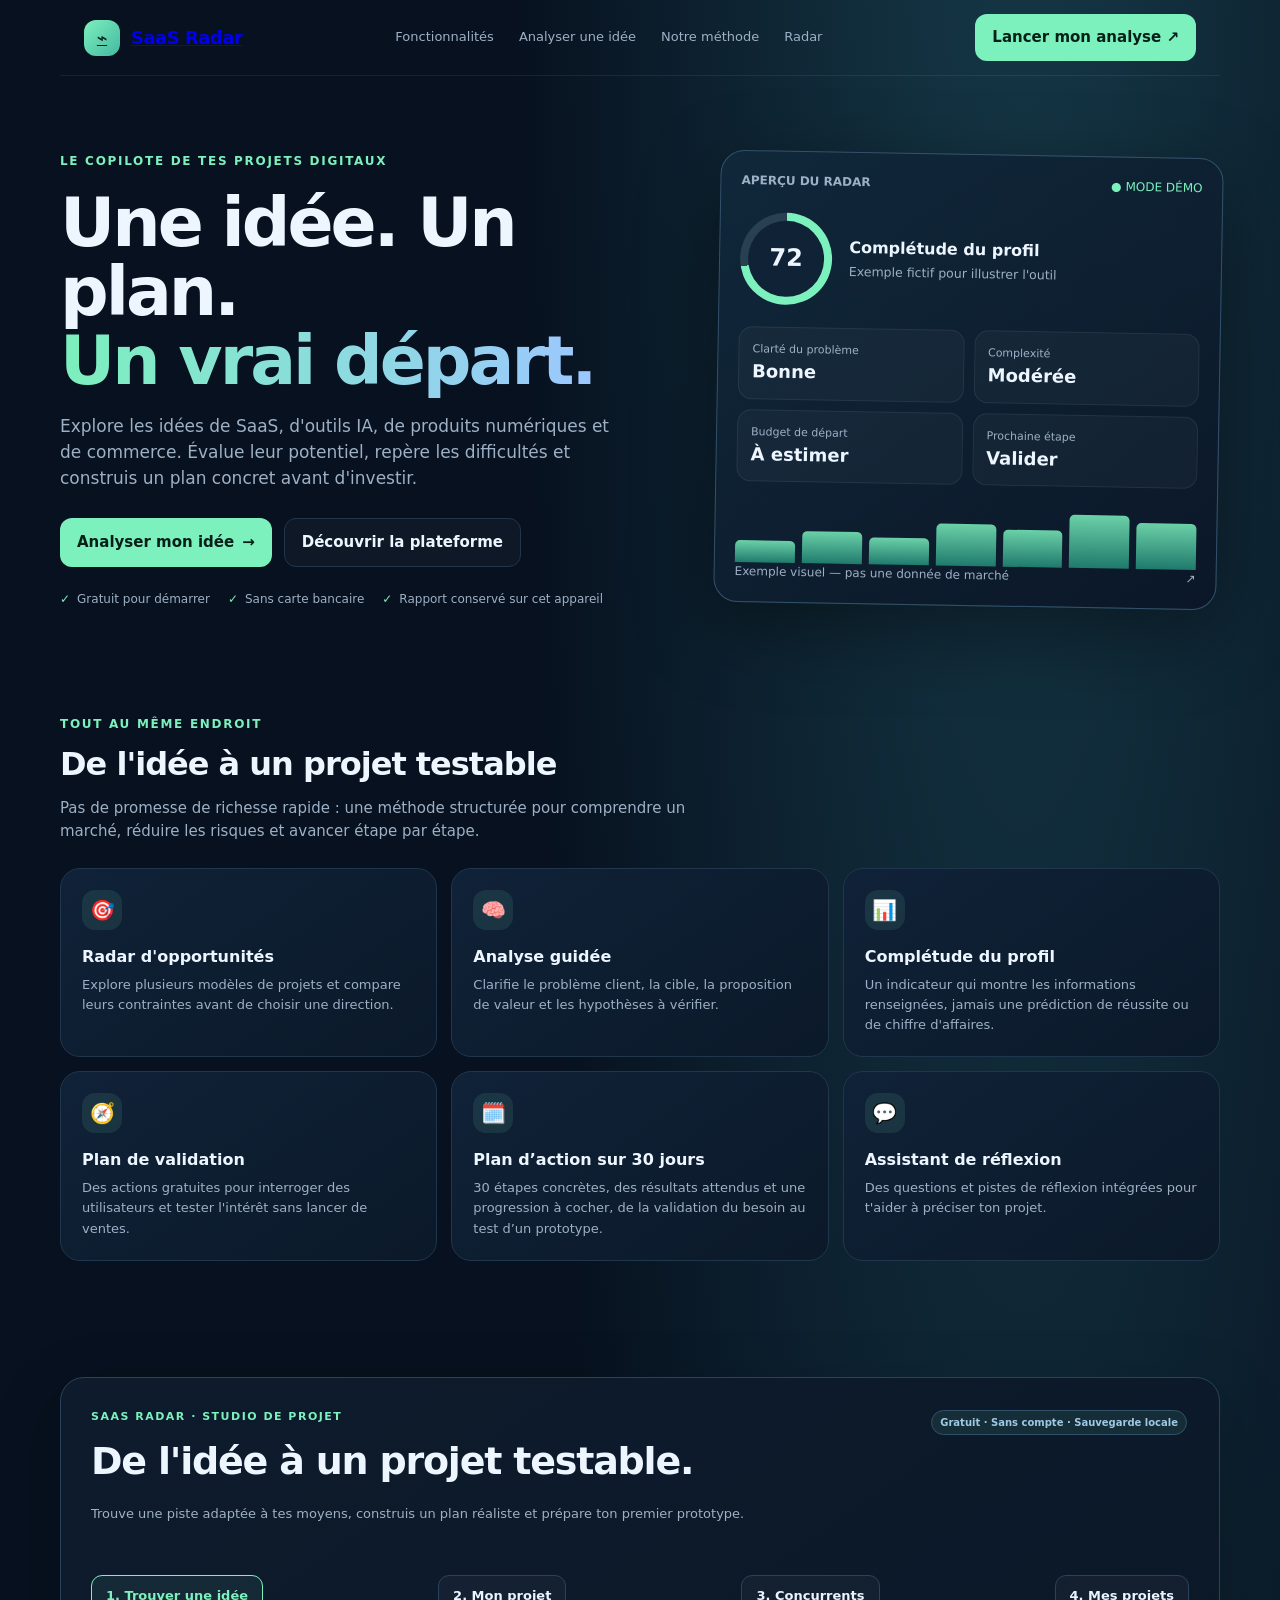
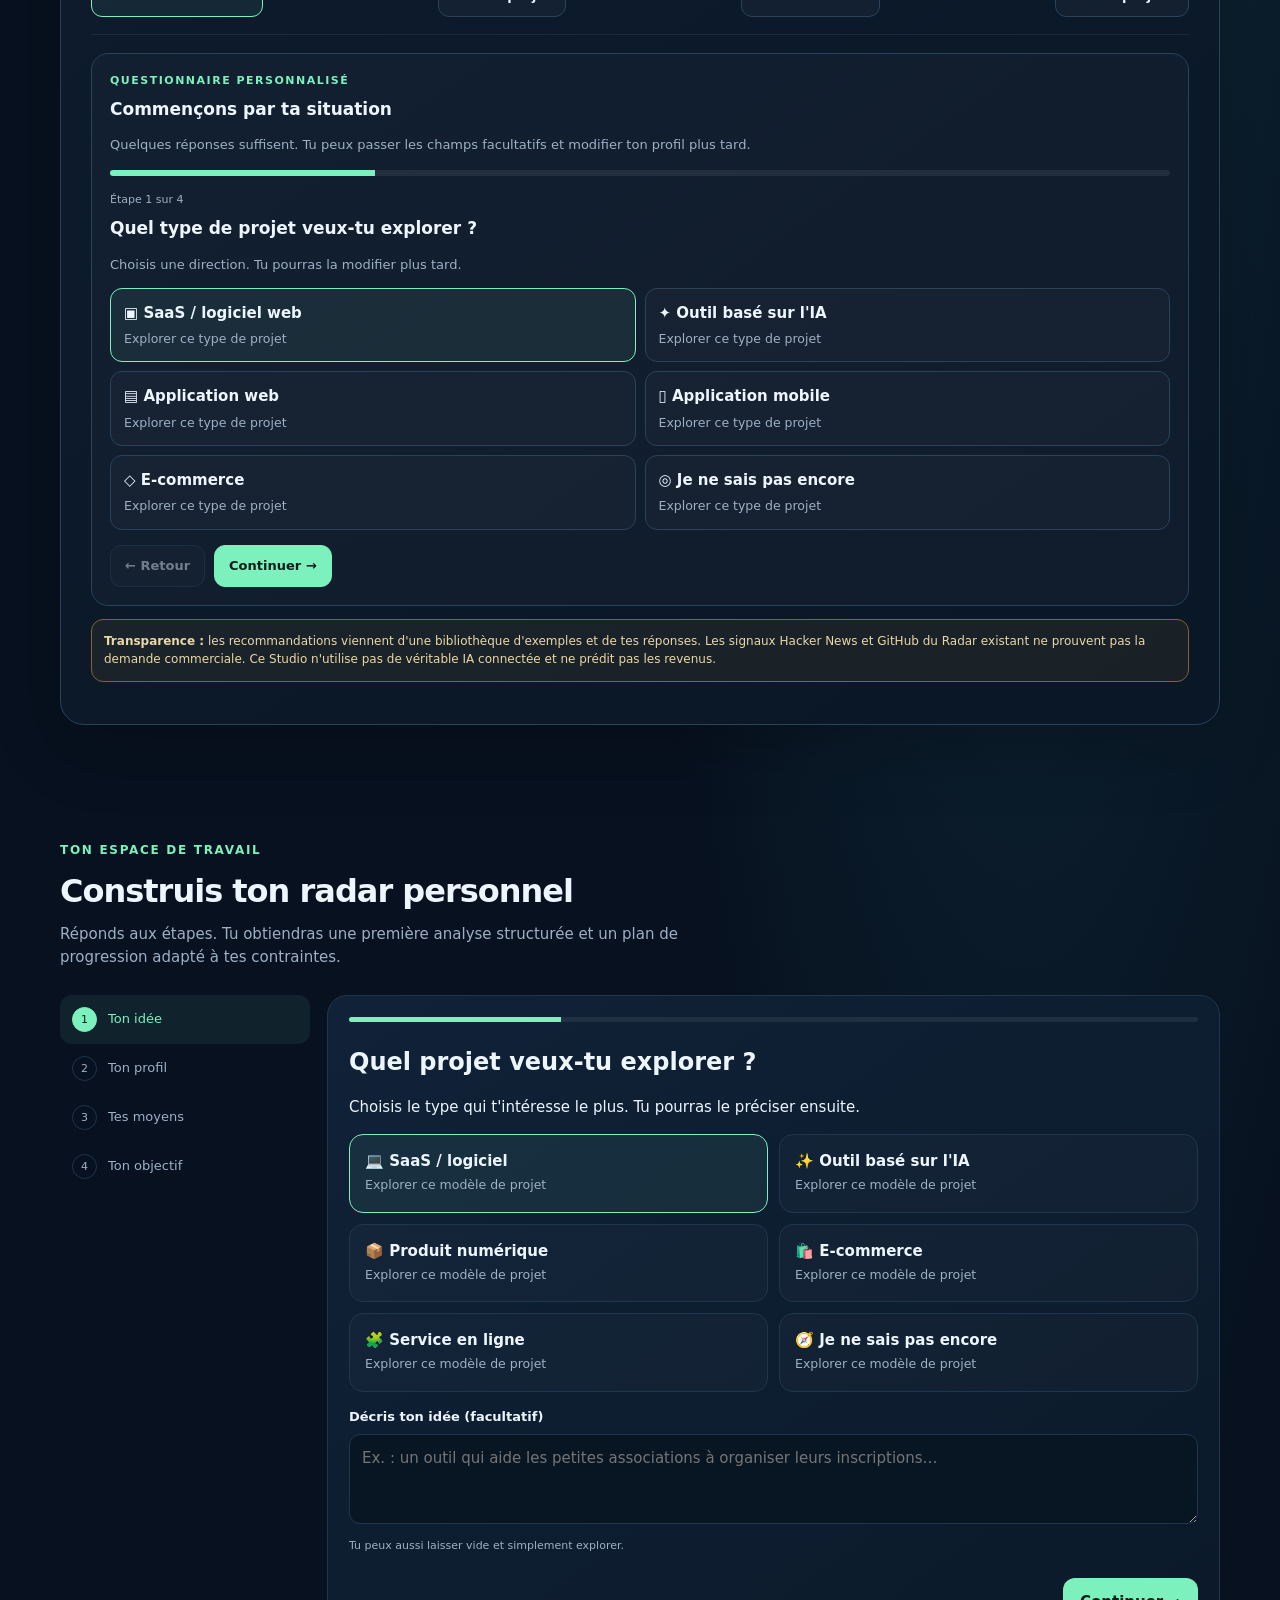
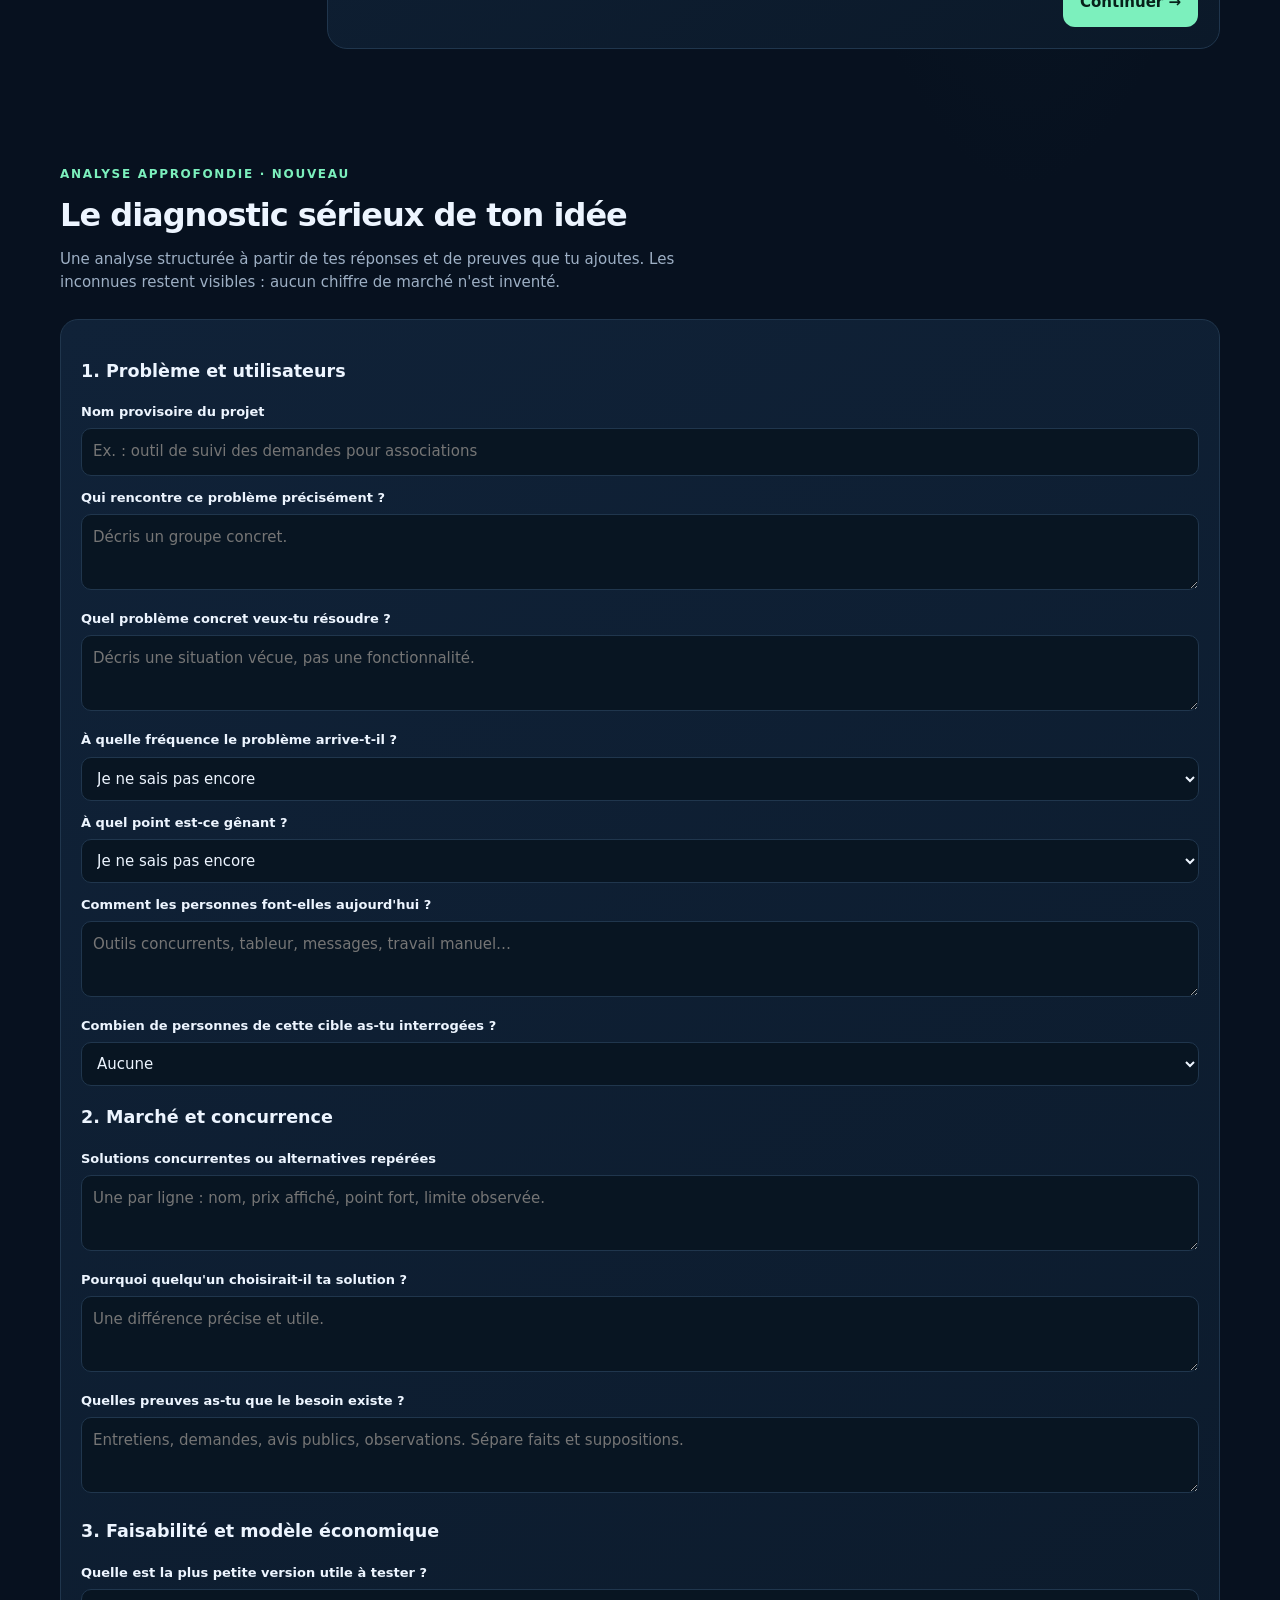
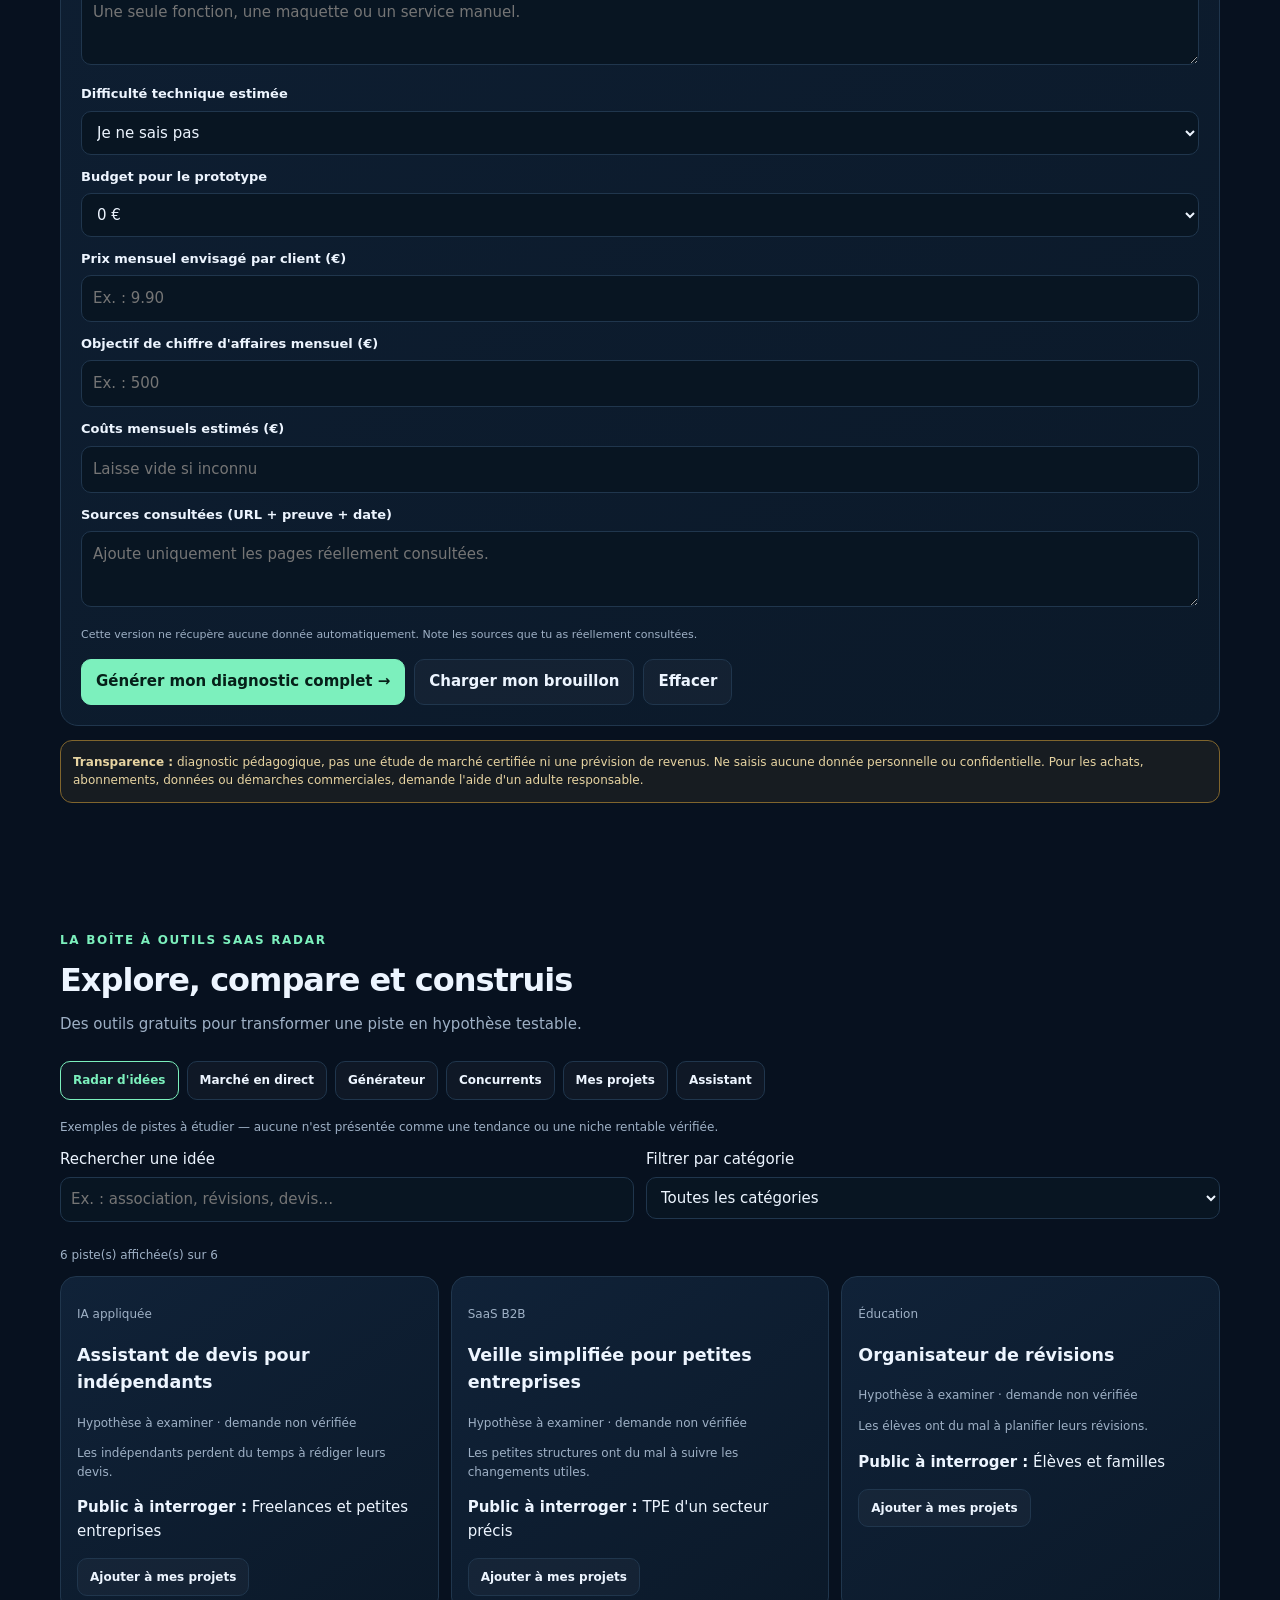
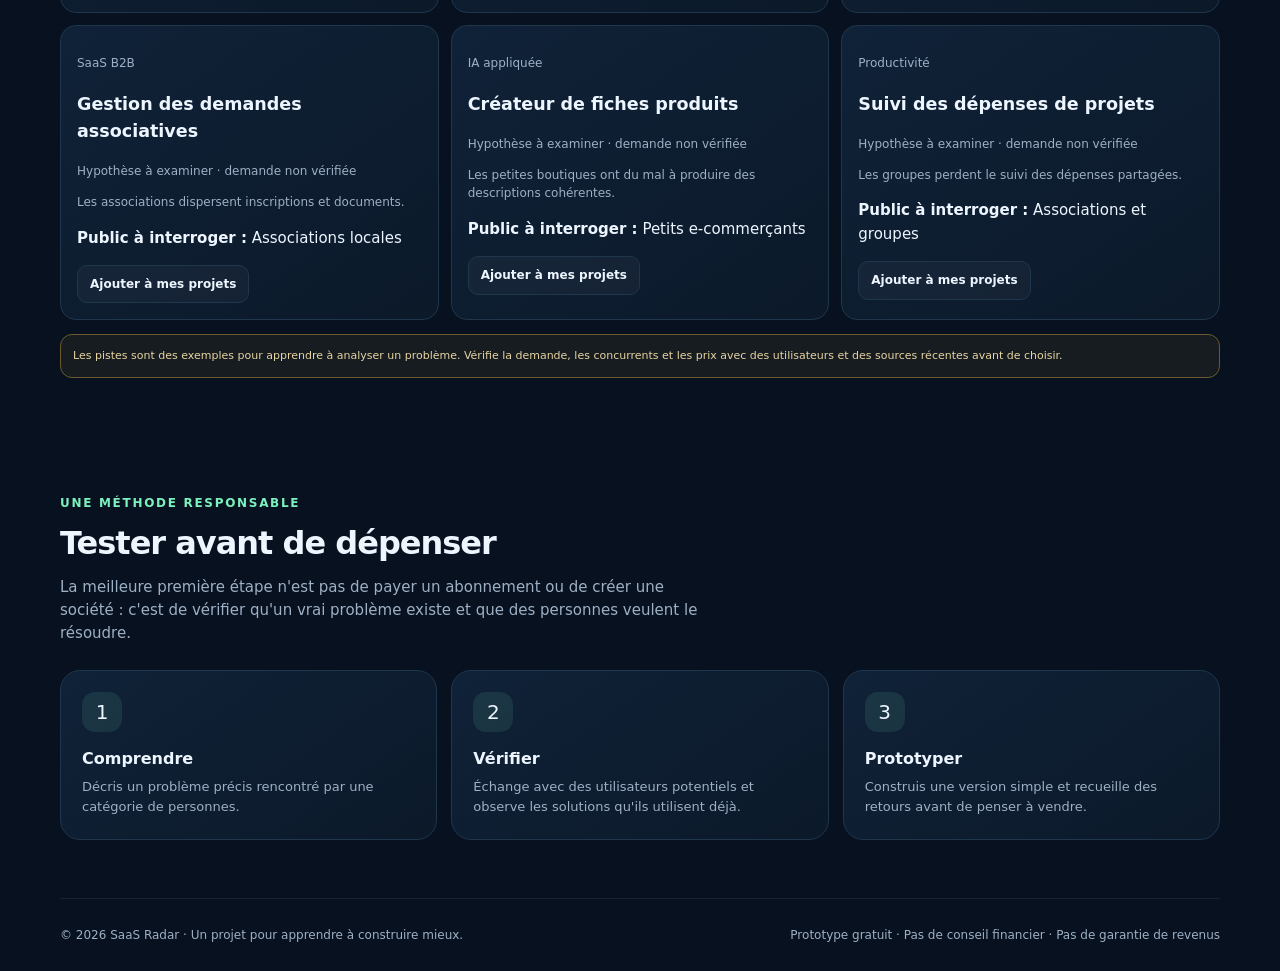
==== commit 17e02635: "Make project studio the primary SaaS Radar entry point" ====
--- a/index.html
+++ b/index.html
@@ -29,10 +29,10 @@
 <body>
 <noscript><iframe src="https://www.googletagmanager.com/ns.html?id=GTM-W4DQMXLM"
   height="0" width="0" style="display:none;visibility:hidden"></iframe></noscript>
-<header class="wrap nav"><a class="brand" href="#"><span class="logo">⌁</span> SaaS Radar</a><nav class="navlinks"><a href="#fonctionnalites">Fonctionnalités</a><a href="#outil">Analyser une idée</a><a href="#methode">Notre méthode</a></nav><a class="navcta" href="#outil">Lancer mon analyse ↗</a></header>
+<header class="wrap nav"><a class="brand" href="#"><span class="logo">⌁</span> SaaS Radar</a><nav class="navlinks"><a href="#fonctionnalites">Fonctionnalités</a><a href="#sr-studio">Analyser une idée</a><a href="#methode">Notre méthode</a></nav><a class="navcta" href="#sr-studio">Lancer mon analyse ↗</a></header>
 <main>
 <section class="wrap hero">
-<div><div class="eyebrow">Le copilote de tes projets digitaux</div><h1>Une idée. Un plan.<br><span class="gradient">Un vrai départ.</span></h1><p>Explore les idées de SaaS, d'outils IA, de produits numériques et de commerce. Évalue leur potentiel, repère les difficultés et construis un plan concret avant d'investir.</p><div class="heroactions"><a class="primary" href="#outil">Analyser mon idée <span>→</span></a><a class="secondary" href="#fonctionnalites">Découvrir la plateforme</a></div><div class="proof"><span>Gratuit pour démarrer</span><span>Sans carte bancaire</span><span>Rapport conservé sur cet appareil</span></div></div>
+<div><div class="eyebrow">Le copilote de tes projets digitaux</div><h1>Une idée. Un plan.<br><span class="gradient">Un vrai départ.</span></h1><p>Explore les idées de SaaS, d'outils IA, de produits numériques et de commerce. Évalue leur potentiel, repère les difficultés et construis un plan concret avant d'investir.</p><div class="heroactions"><a class="primary" href="#sr-studio">Analyser mon idée <span>→</span></a><a class="secondary" href="#fonctionnalites">Découvrir la plateforme</a></div><div class="proof"><span>Gratuit pour démarrer</span><span>Sans carte bancaire</span><span>Rapport conservé sur cet appareil</span></div></div>
 <div class="preview"><div class="previewtop"><b>APERÇU DU RADAR</b><span class="live">● MODE DÉMO</span></div><div class="score"><div class="ring"><b>72</b></div><div class="scoretext"><b>Complétude du profil</b><small>Exemple fictif pour illustrer l'outil</small></div></div><div class="minirow"><div class="minicard"><small>Clarté du problème</small><b>Bonne</b></div><div class="minicard"><small>Complexité</small><b>Modérée</b></div><div class="minicard"><small>Budget de départ</small><b>À estimer</b></div><div class="minicard"><small>Prochaine étape</small><b>Valider</b></div></div><div class="bars"><i style="height:35%"></i><i style="height:50%"></i><i style="height:43%"></i><i style="height:66%"></i><i style="height:58%"></i><i style="height:82%"></i><i style="height:72%"></i></div><div class="previewtop"><span>Exemple visuel — pas une donnée de marché</span><span>↗</span></div></div>
 </section>
 <section class="wrap section" id="fonctionnalites"><div class="sectionhead"><div class="eyebrow">Tout au même endroit</div><h2>De l'idée à un projet testable</h2><p>Pas de promesse de richesse rapide : une méthode structurée pour comprendre un marché, réduire les risques et avancer étape par étape.</p></div><div class="features">
@@ -98,8 +98,17 @@
 const groups=["Cadrage","Terrain","Concurrence","Prototype","Test","Décision"];
 const plan=document.getElementById('plan');
 plan.innerHTML=groups.map((group,g)=>{const start=g===0?0:g===1?7:g===2?14:g===3?20:g===4?25:28;const end=g===0?7:g===1?14:g===2?20:g===3?25:g===4?28:30;return '<li style="display:block;padding:12px 0"><b style="color:var(--green)">Semaine '+(g+1)+' — '+group+'</b><div style="color:var(--muted);font-size:12px">Jours '+(start+1)+' à '+end+'</div></li>'+plan30.slice(start,end).map((item,i)=>{const day=start+i;return '<li><input type="checkbox" data-task="'+day+'"><span><b>Jour '+(day+1)+' · '+item[0]+'</b><br>'+esc(item[1])+'<br><small style="color:var(--muted)">Résultat attendu : '+esc(item[2])+'</small></span></li>'}).join('')}).join('');
-const progress=document.createElement('p');progress.id='plan-progress';progress.style.cssText='color:var(--muted);font-size:12px;margin:8px 0';progress.textContent='0 / 30 actions terminées';plan.before(progress);
-plan.addEventListener('change',()=>{const done=plan.querySelectorAll('[data-task]:checked').length;progress.textContent=done+' / 30 actions terminées';});
+const planIntro=document.createElement('div');
+planIntro.className='resultcard';
+planIntro.style.margin='12px 0';
+planIntro.innerHTML='<h4>Ton cap pour les 30 prochains jours</h4><p>Projet : <b>'+esc(data.idea||data.type)+'</b> · Marché exploré : <b>'+esc(data.market)+'</b> · Temps disponible : <b>'+esc(data.time)+'</b> · Budget : <b>'+esc(data.budget)+'</b>.</p><p>Priorité : obtenir des preuves avant de construire. Ton objectif mensuel de '+esc(data.goal)+' € est une ambition à long terme, pas une promesse de revenu. Aucun achat n’est nécessaire pour suivre ce parcours.</p><p><b>Règle de décision :</b> ne passe à l’étape suivante que si tu as obtenu le résultat attendu. Sinon, prends plus de temps ou ajuste l’idée.</p>';
+plan.before(planIntro);
+const progress=document.createElement('p');progress.id='plan-progress';progress.style.cssText='color:var(--muted);font-size:12px;margin:8px 0';
+let completedPlan=[];try{const p=JSON.parse(localStorage.getItem('saasRadarPlanProgress')||'[]');if(Array.isArray(p))completedPlan=p.map(Number).filter(n=>Number.isInteger(n)&&n>=0&&n<30)}catch(e){}
+plan.querySelectorAll('[data-task]').forEach(box=>{if(completedPlan.includes(Number(box.dataset.task)))box.checked=true});
+function updatePlanProgress(){const done=plan.querySelectorAll('[data-task]:checked').length;progress.textContent=done+' / 30 actions terminées · '+Math.round(done/30*100)+' %';try{localStorage.setItem('saasRadarPlanProgress',JSON.stringify([...plan.querySelectorAll('[data-task]:checked')].map(x=>Number(x.dataset.task))))}catch(e){}}
+plan.before(progress);updatePlanProgress();
+plan.addEventListener('change',updatePlanProgress);
 try{localStorage.setItem('saasRadarDraft',JSON.stringify(data))}catch(e){}}
 document.getElementById('restart').addEventListener('click',()=>{step=0;Object.assign(data,{type:"SaaS / logiciel",idea:"",skill:"Débutant",time:"1 à 2 heures",budget:"0 €",goal:"500",market:"France",extra:""});document.getElementById('result').classList.remove('show');document.getElementById('wizard').classList.remove('hidden');render()});
 document.getElementById('save').addEventListener('click',()=>{const report={answers:data,completed:[...document.querySelectorAll('[data-task]:checked')].map(x=>x.dataset.task),savedAt:new Date().toISOString()};try{localStorage.setItem('saasRadarReport',JSON.stringify(report))}catch(e){}const blob=new Blob([JSON.stringify(report,null,2)],{type:'application/json'});const a=document.createElement('a');a.href=URL.createObjectURL(blob);a.download='mon-rapport-saas-radar.json';a.click();setTimeout(()=>URL.revokeObjectURL(a.href),1000);document.getElementById('save').textContent='Rapport sauvegardé ✓'});
@@ -107,4 +116,5 @@
 </script>
 <script src="radar.js"></script>
 <script src="analysis-pro.js"></script>
+<script src="studio.js"></script>
 </body></html>
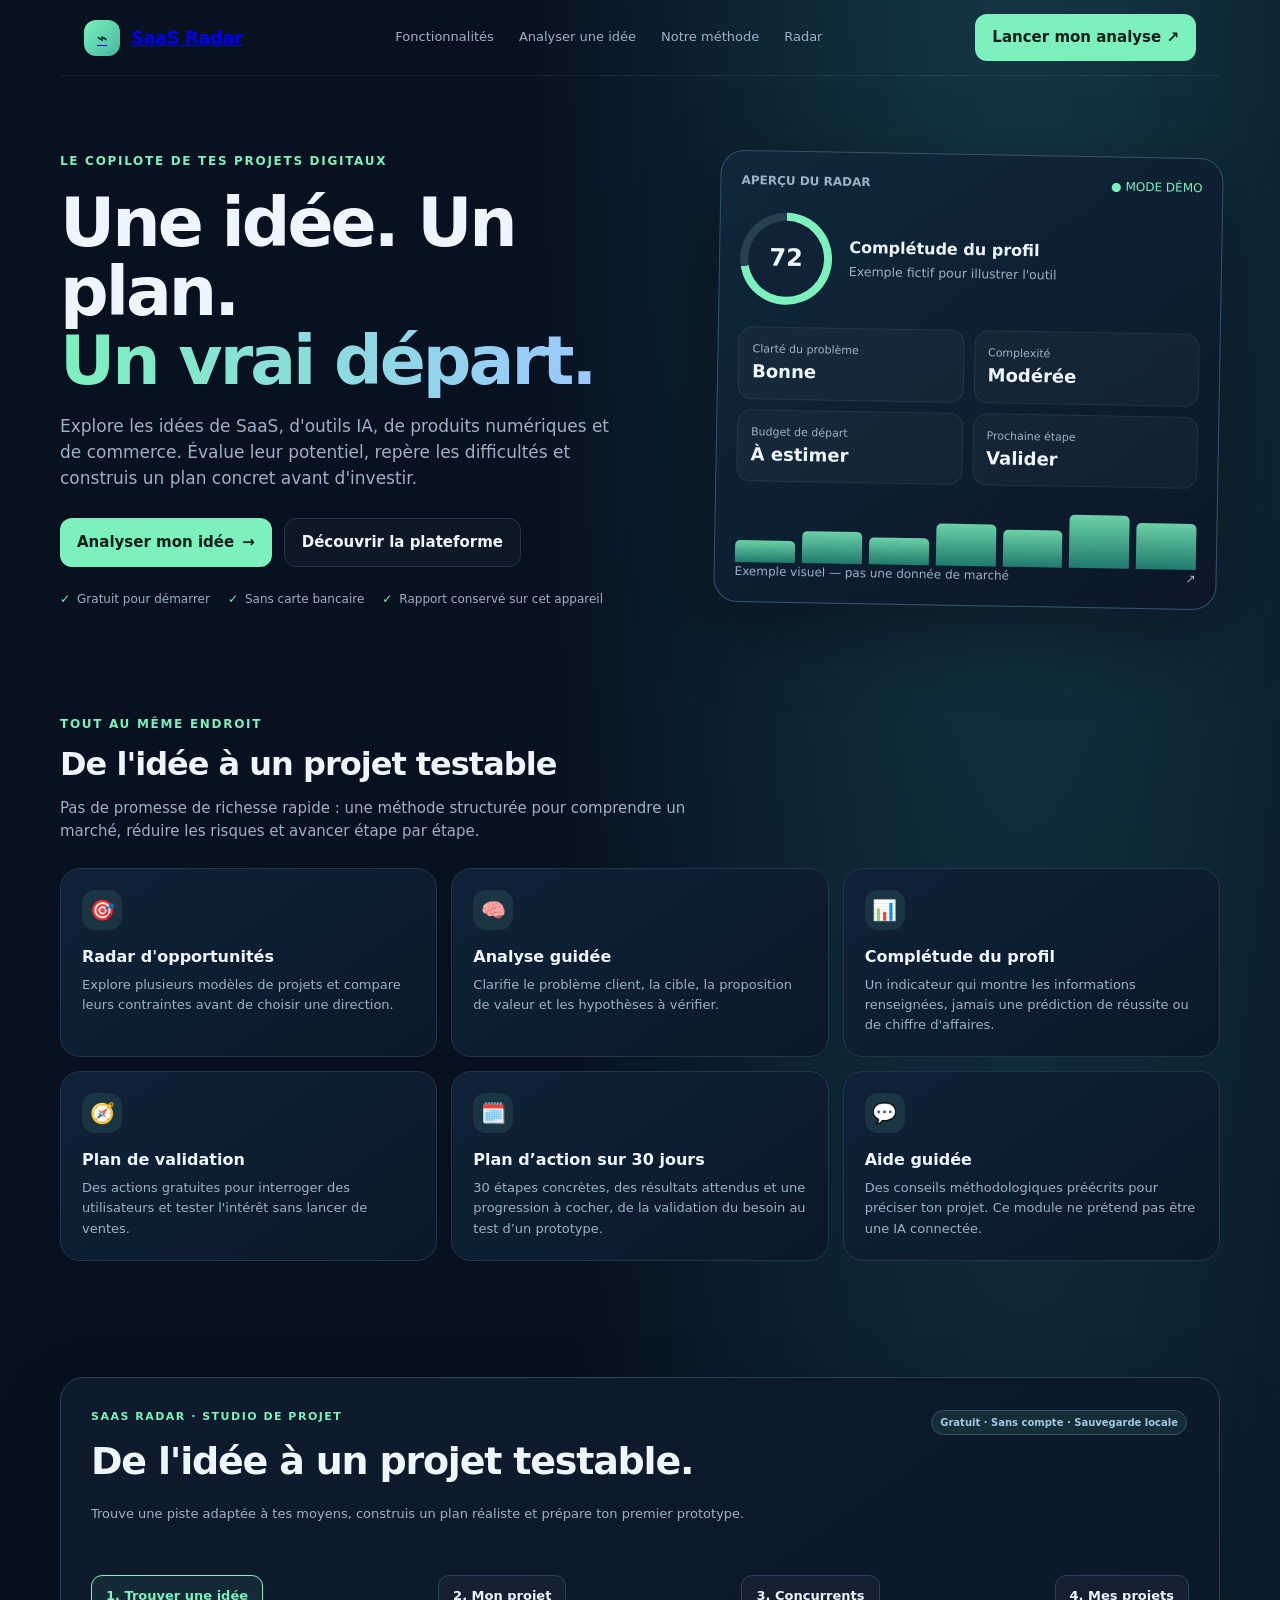
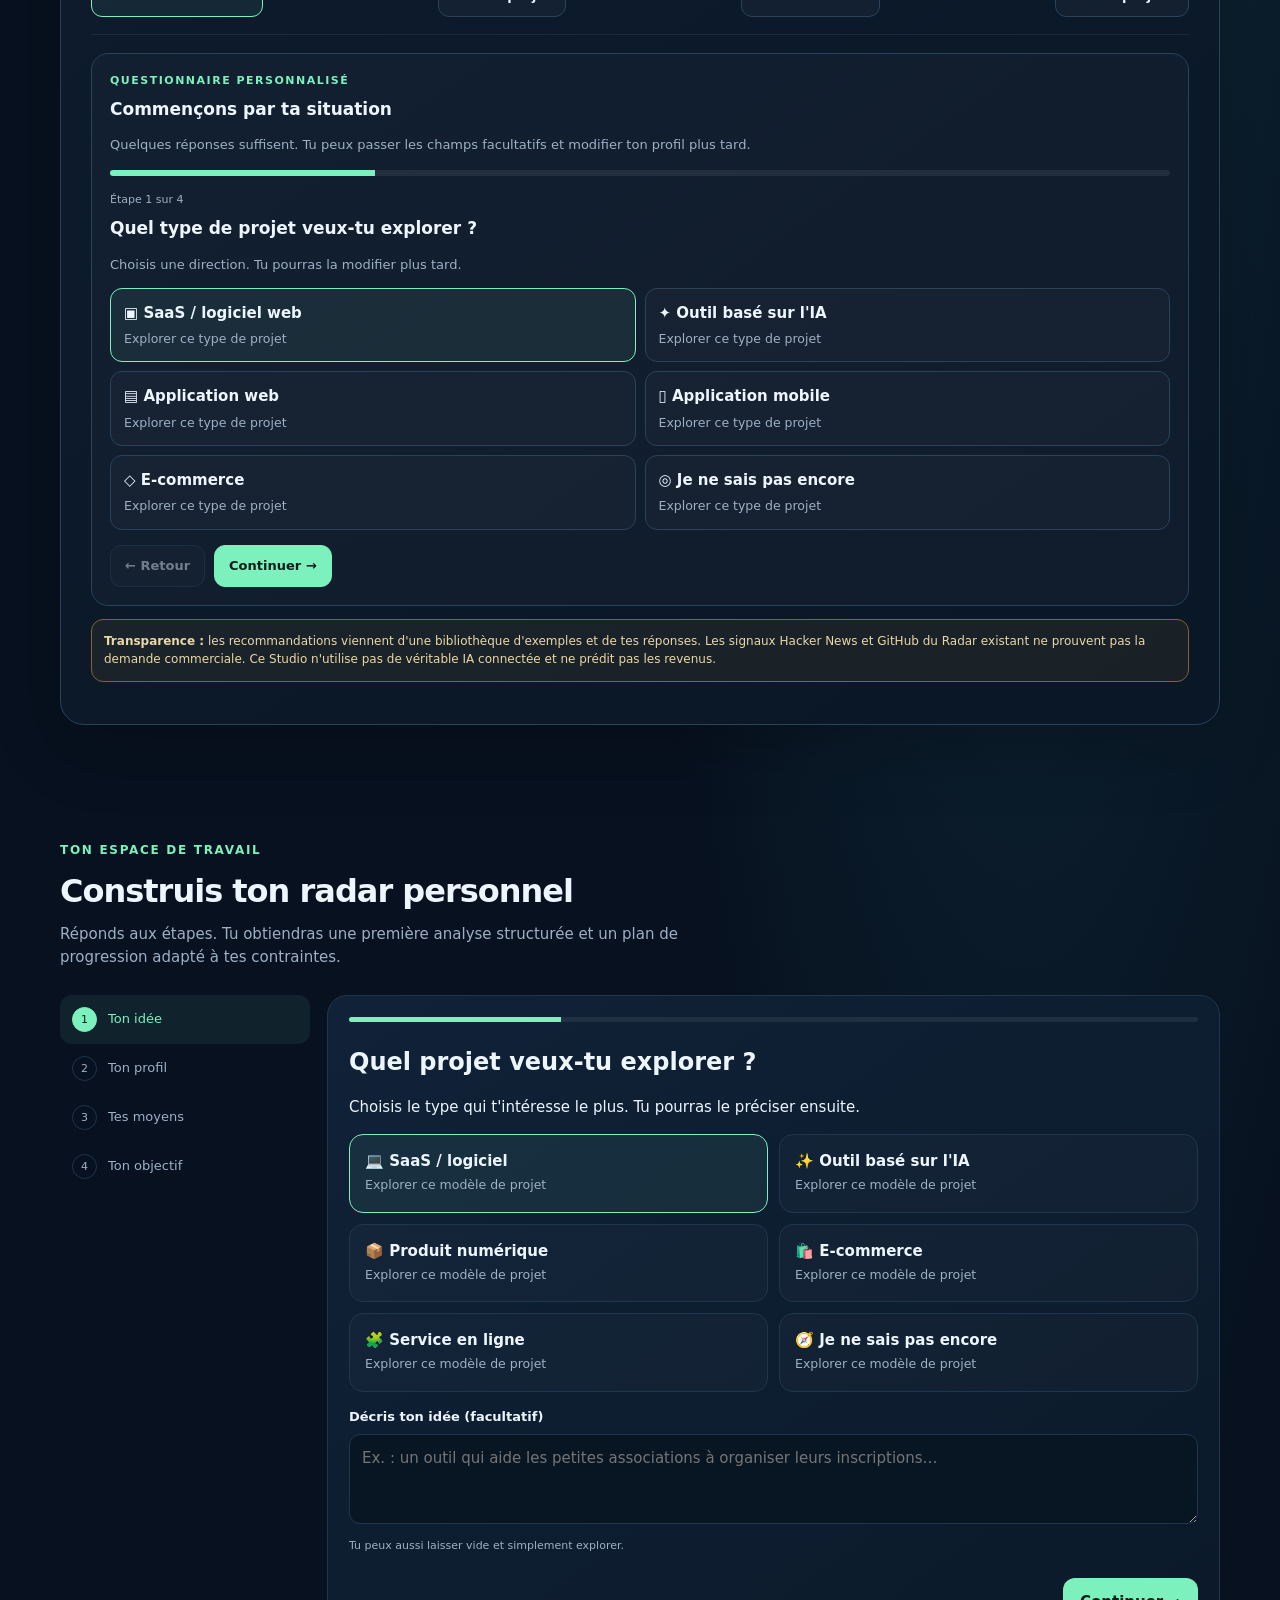
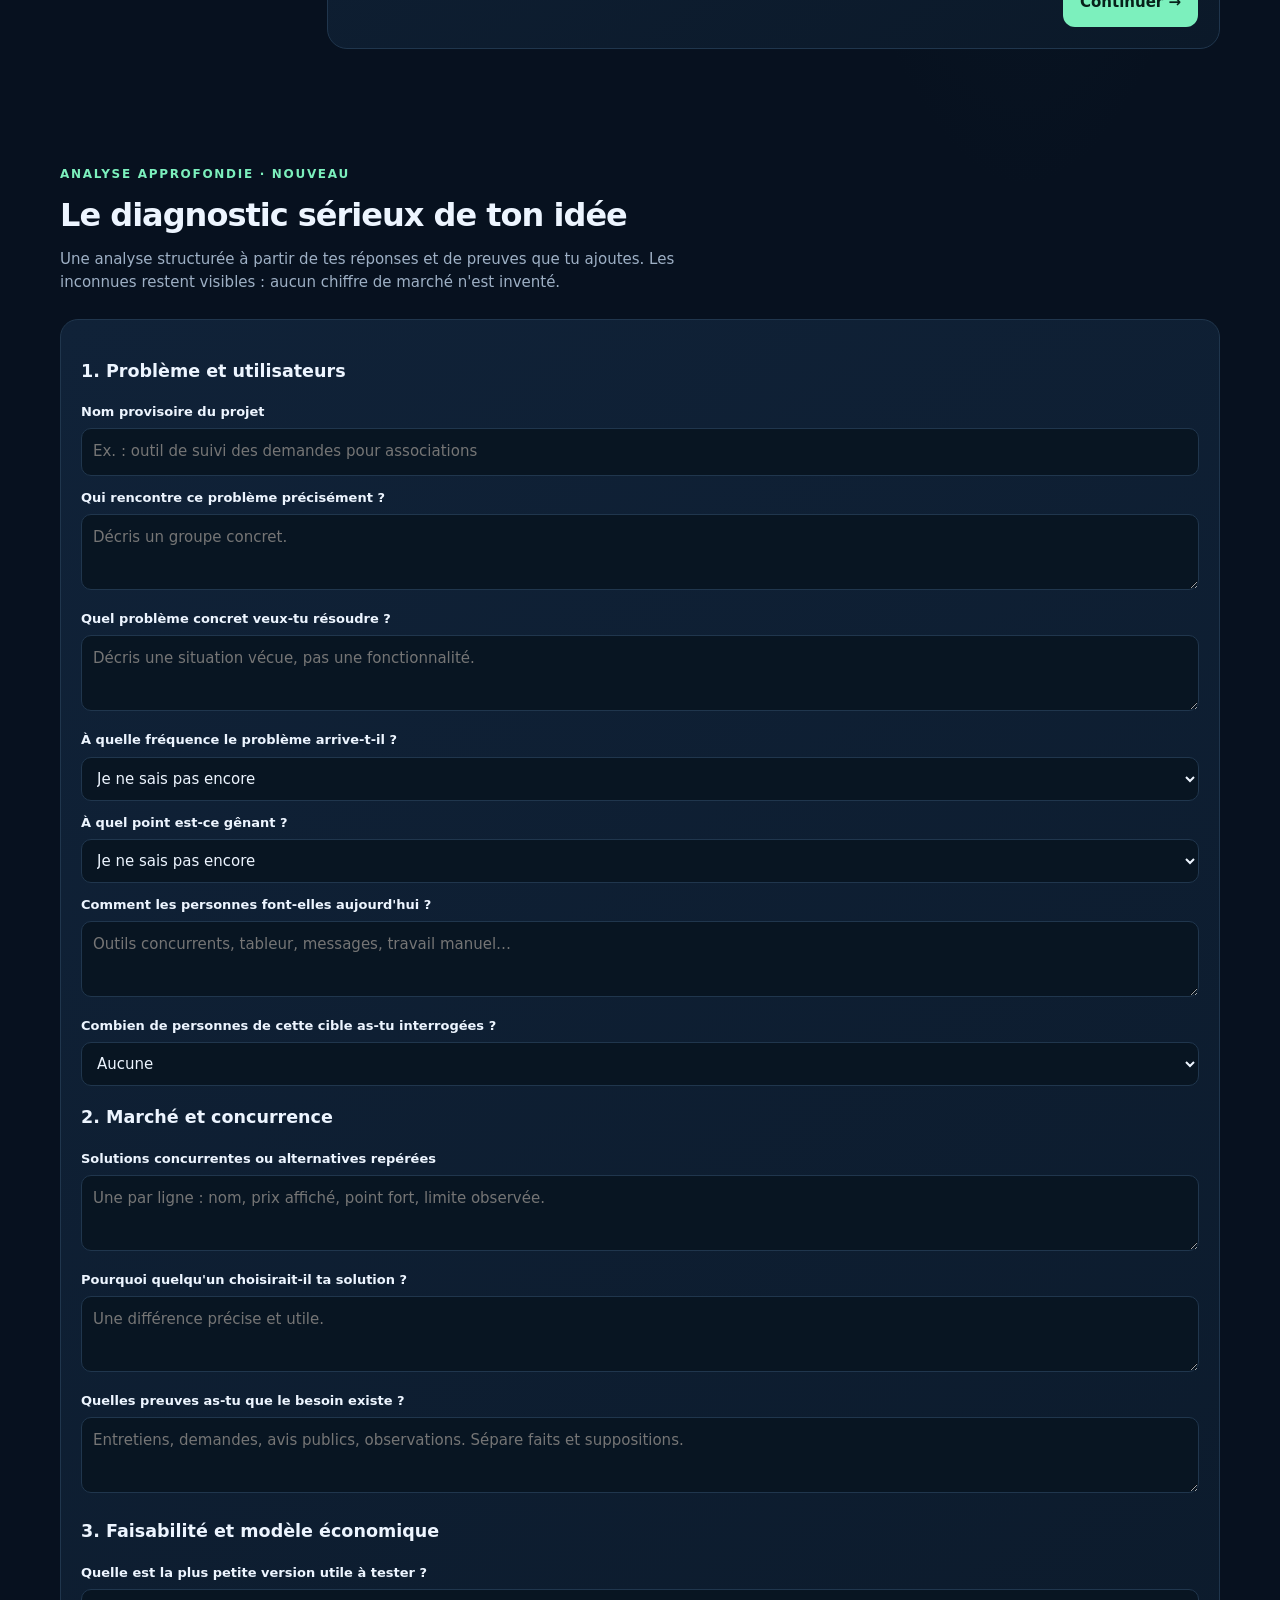
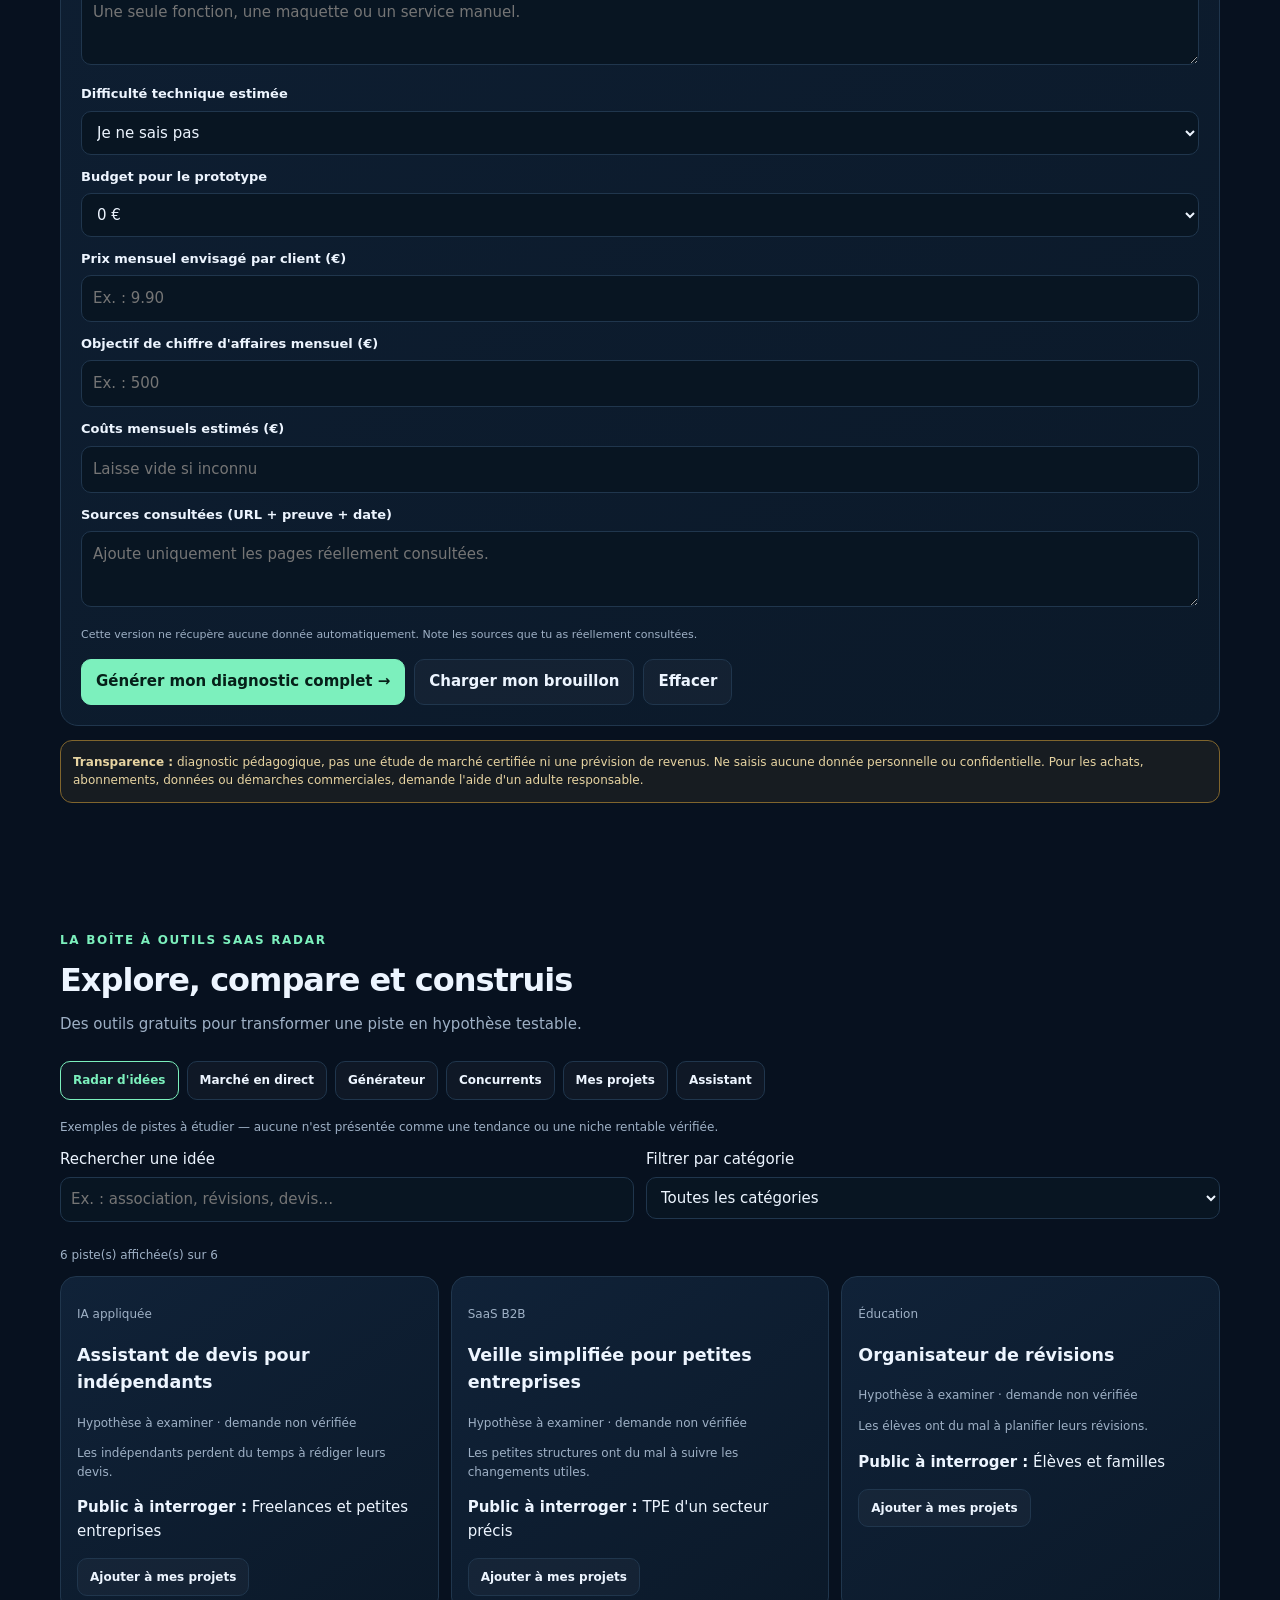
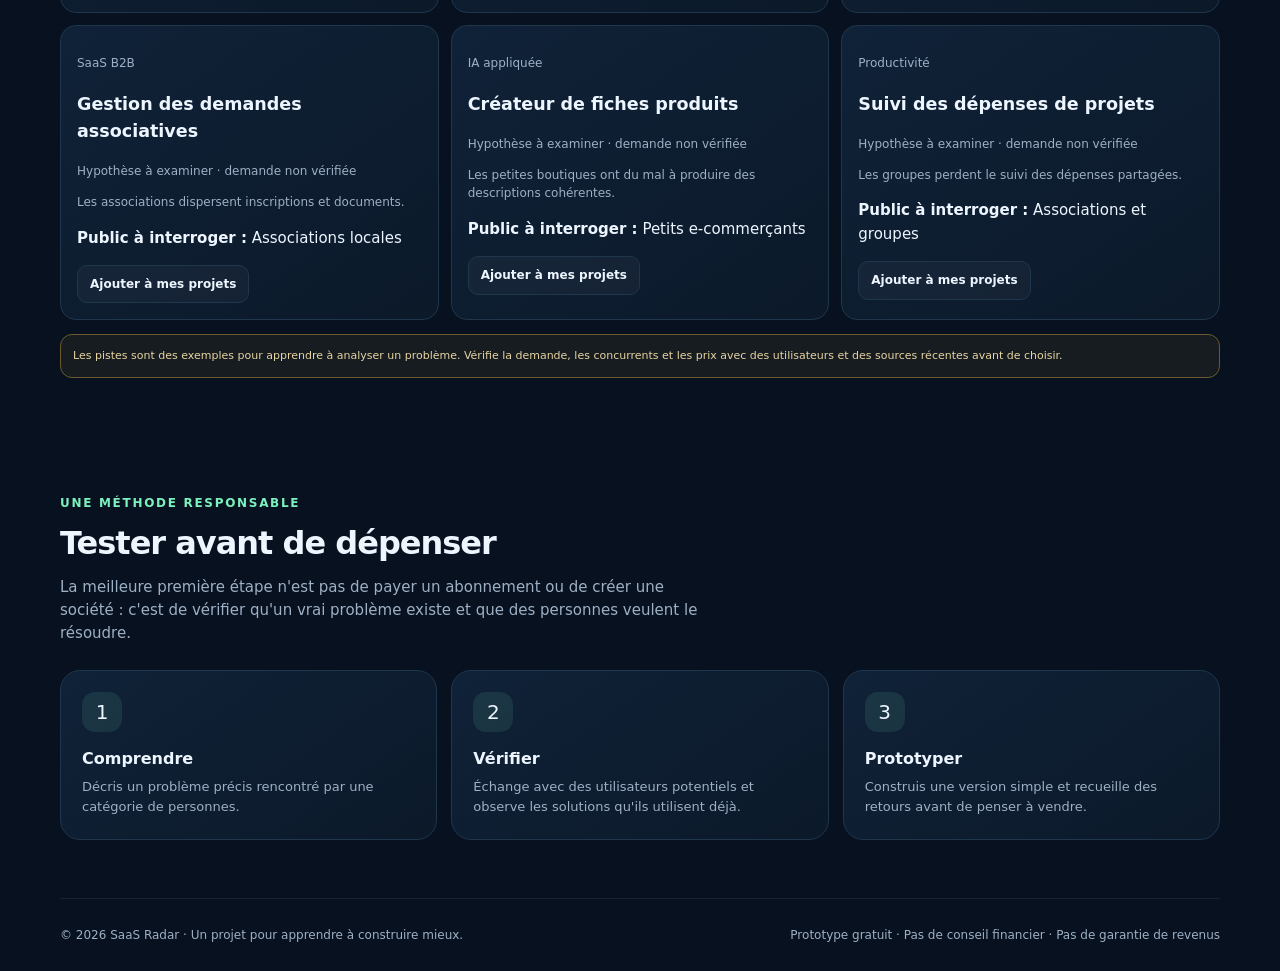
==== commit 77735c98: "Clarify guided help is not a connected AI" ====
--- a/index.html
+++ b/index.html
@@ -41,7 +41,7 @@
 <article class="feature"><div class="ico">📊</div><h3>Complétude du profil</h3><p>Un indicateur qui montre les informations renseignées, jamais une prédiction de réussite ou de chiffre d'affaires.</p></article>
 <article class="feature"><div class="ico">🧭</div><h3>Plan de validation</h3><p>Des actions gratuites pour interroger des utilisateurs et tester l'intérêt sans lancer de ventes.</p></article>
 <article class="feature"><div class="ico">🗓️</div><h3>Plan d’action sur 30 jours</h3><p>30 étapes concrètes, des résultats attendus et une progression à cocher, de la validation du besoin au test d’un prototype.</p></article>
-<article class="feature"><div class="ico">💬</div><h3>Assistant de réflexion</h3><p>Des questions et pistes de réflexion intégrées pour t'aider à préciser ton projet.</p></article>
+<article class="feature"><div class="ico">💬</div><h3>Aide guidée</h3><p>Des conseils méthodologiques préécrits pour préciser ton projet. Ce module ne prétend pas être une IA connectée.</p></article>
 </div></section>
 <section class="wrap section" id="outil"><div class="sectionhead"><div class="eyebrow">Ton espace de travail</div><h2>Construis ton radar personnel</h2><p>Réponds aux étapes. Tu obtiendras une première analyse structurée et un plan de progression adapté à tes contraintes.</p></div>
 <div class="builder"><aside class="steps" id="steps"><div class="stepitem active"><span class="stepnum">1</span><span>Ton idée</span></div><div class="stepitem"><span class="stepnum">2</span><span>Ton profil</span></div><div class="stepitem"><span class="stepnum">3</span><span>Tes moyens</span></div><div class="stepitem"><span class="stepnum">4</span><span>Ton objectif</span></div></aside>
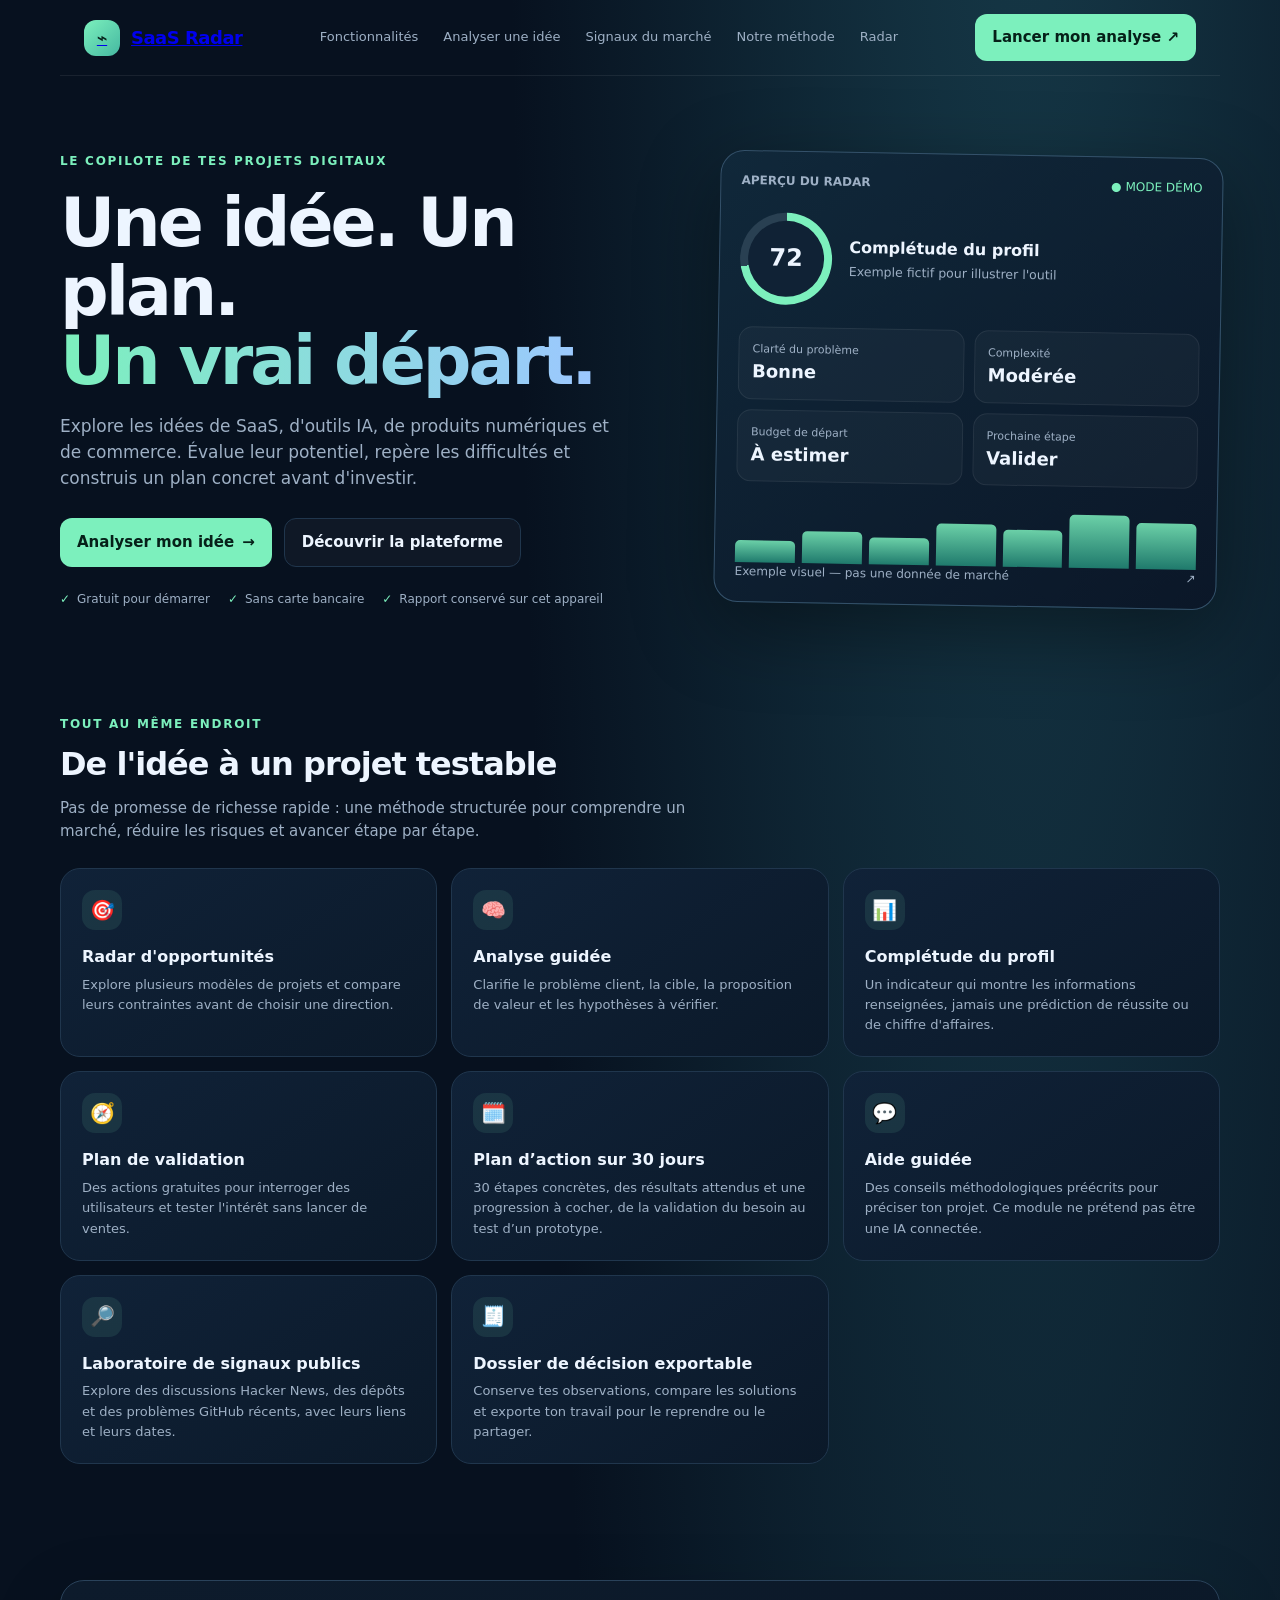
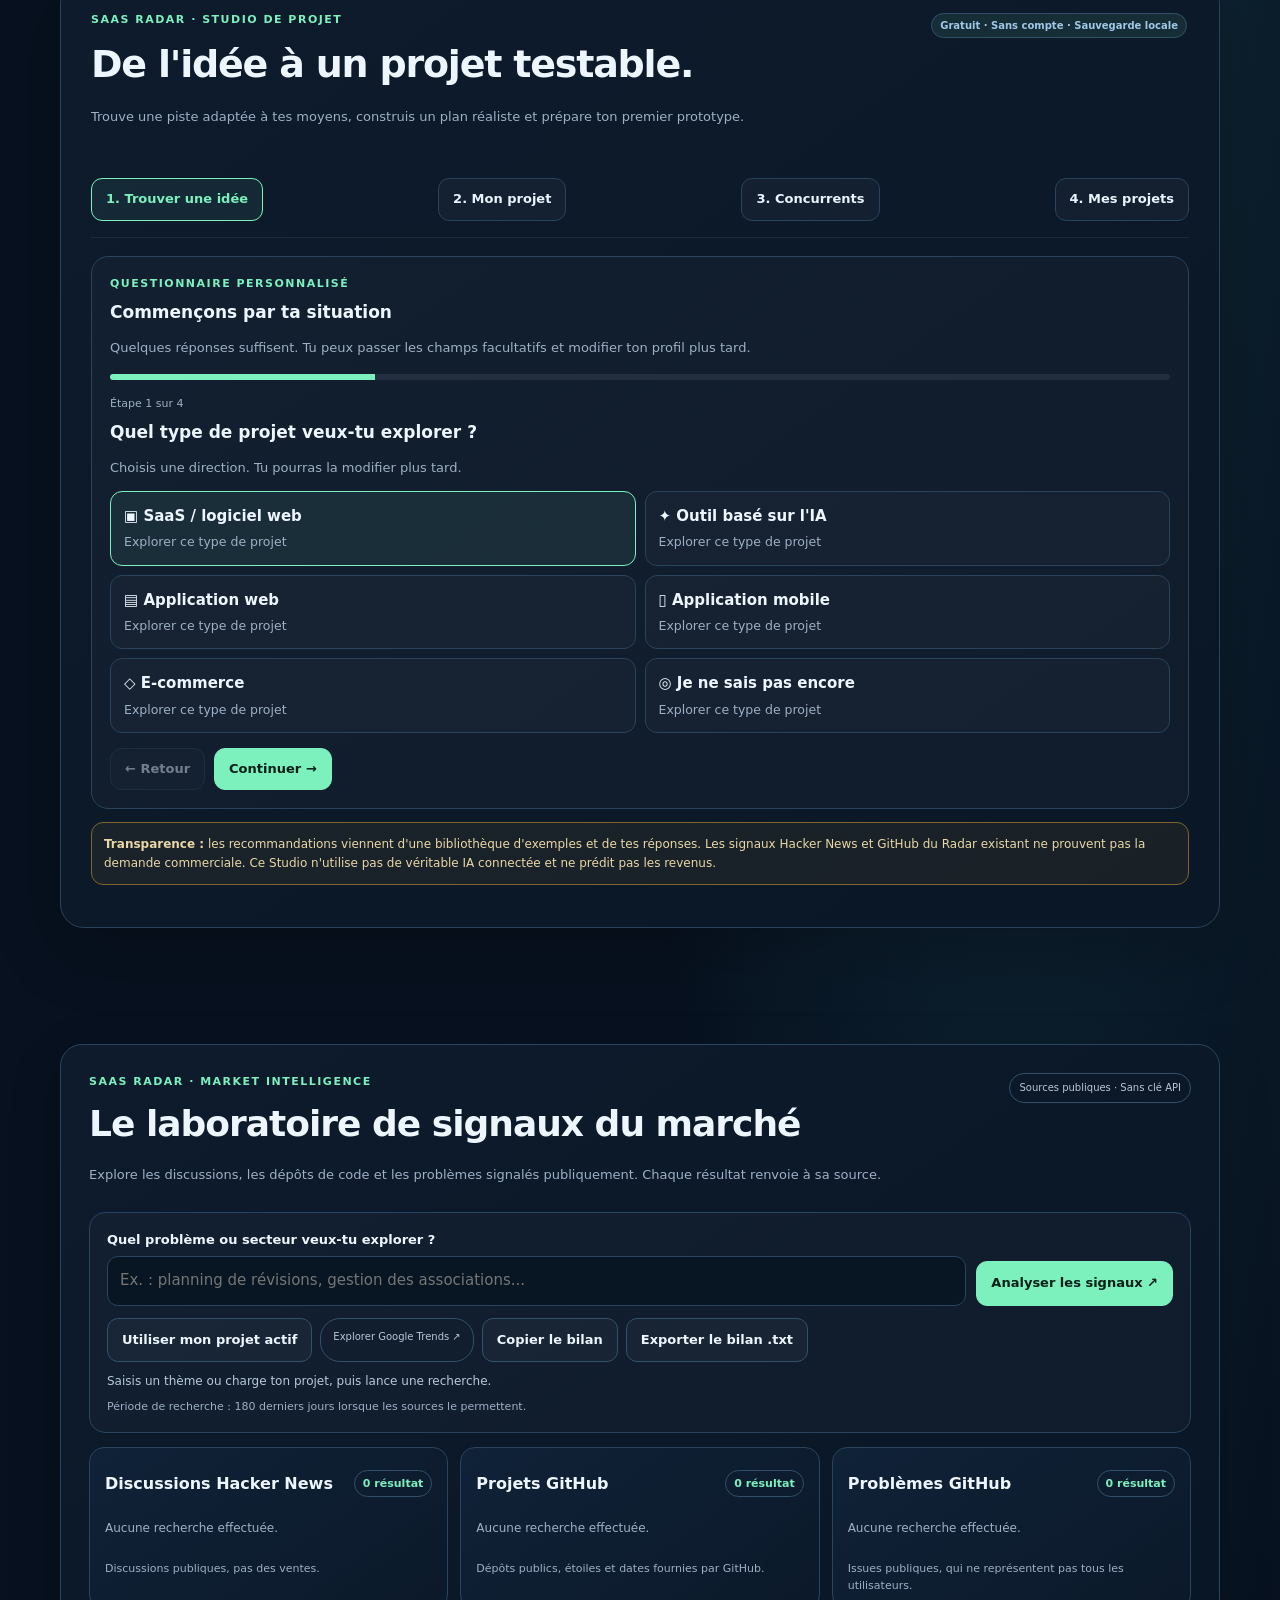
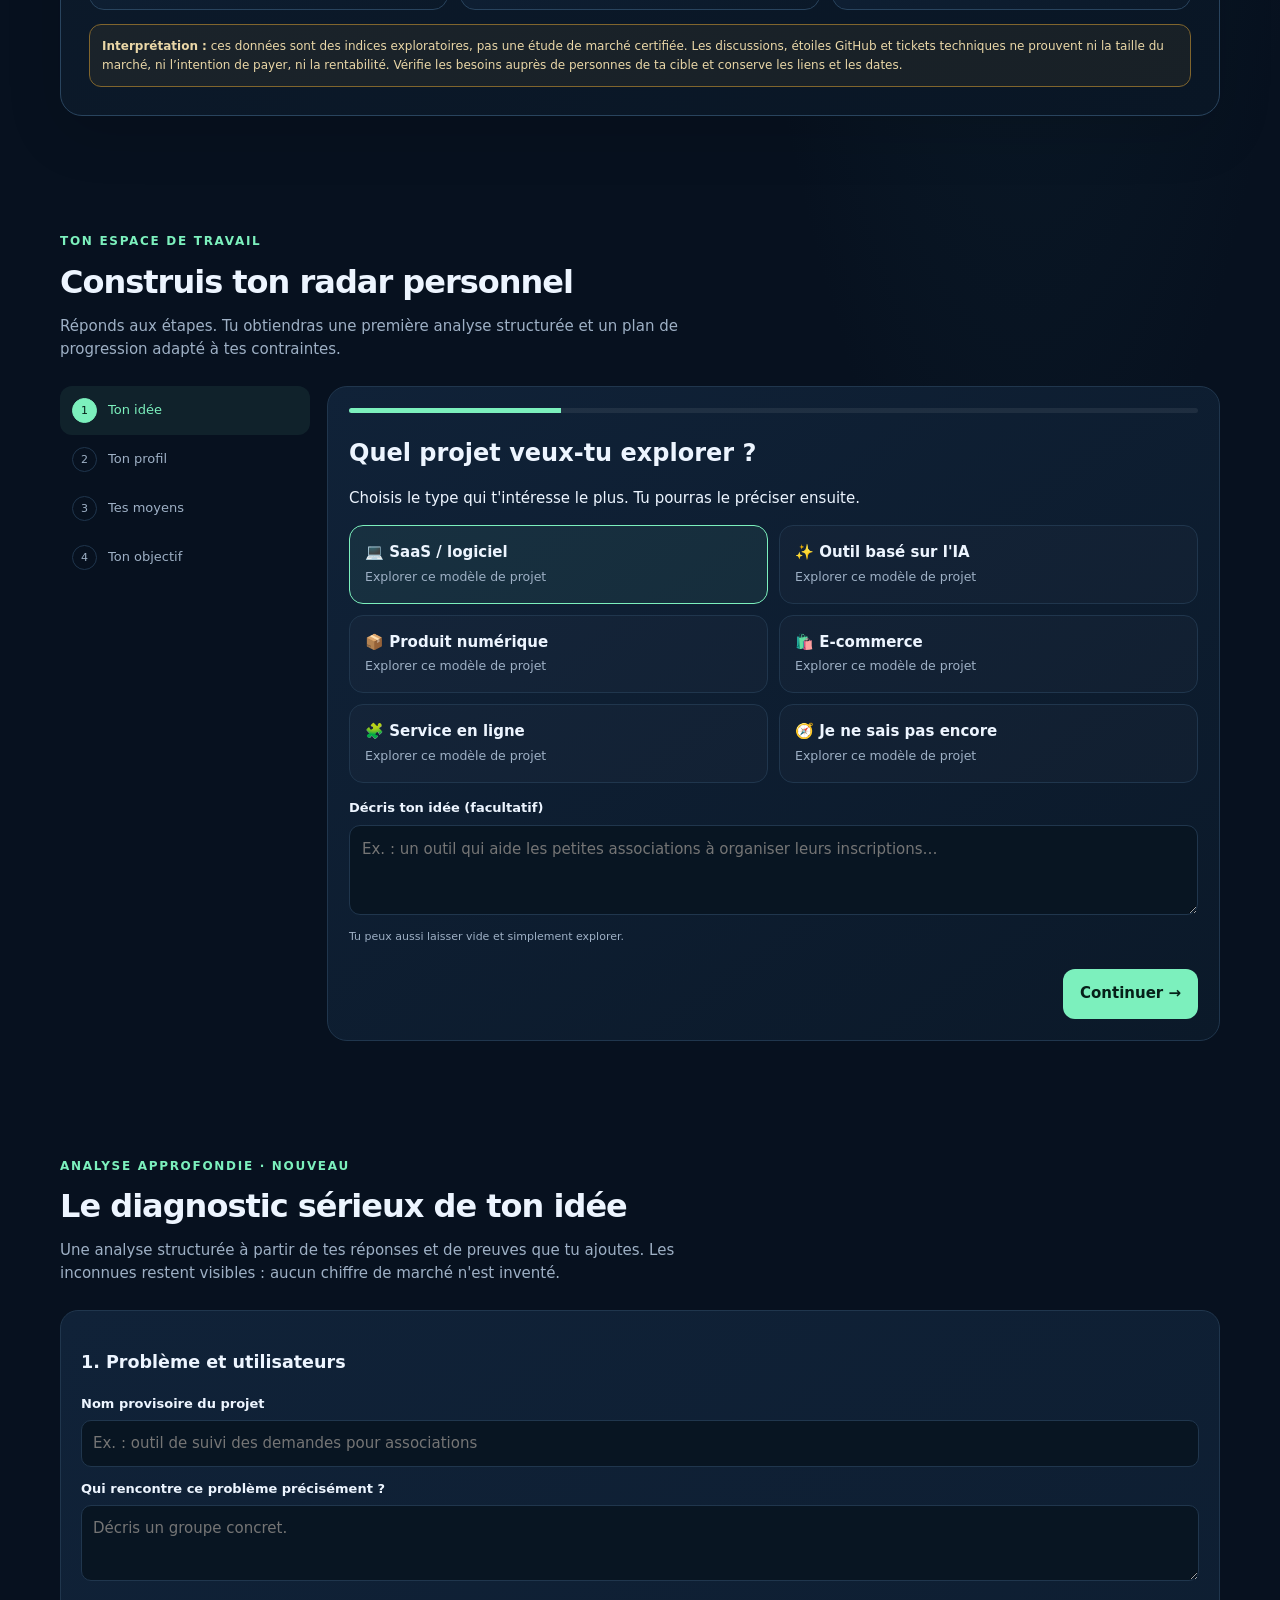
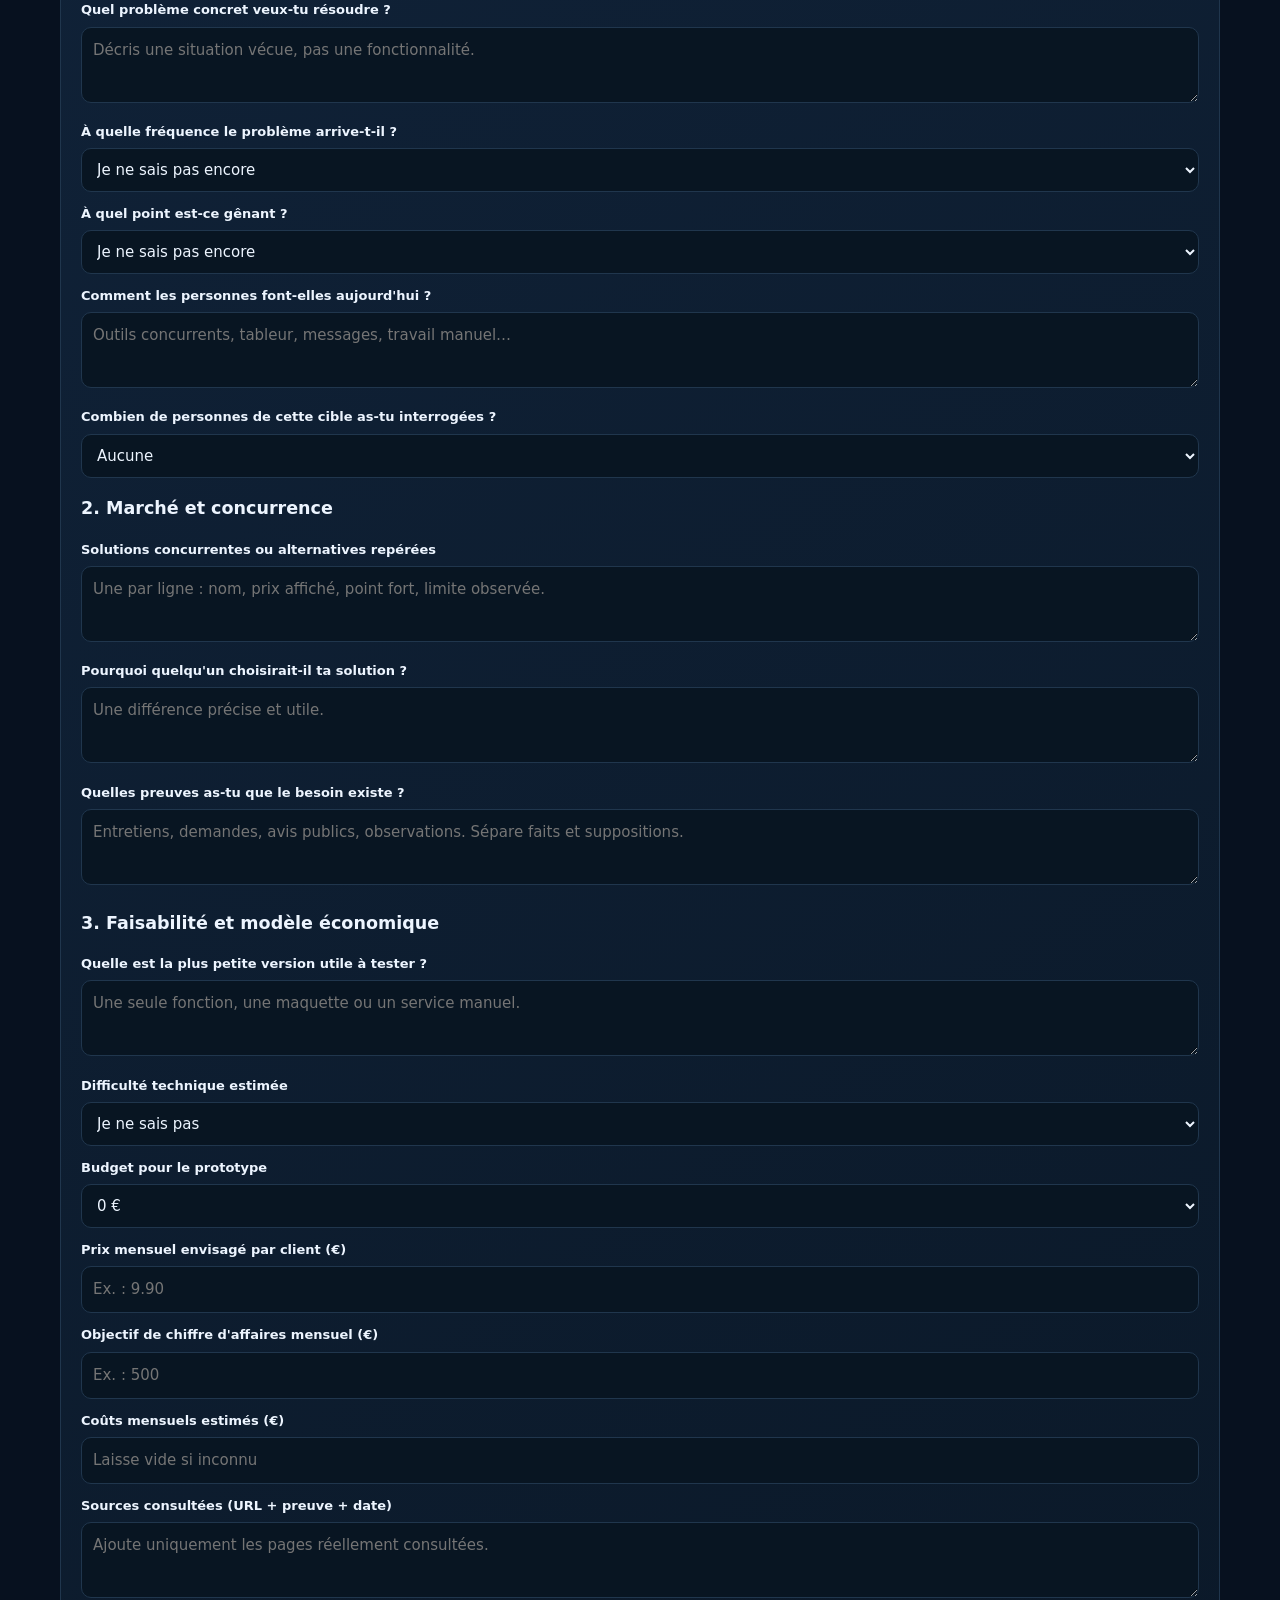
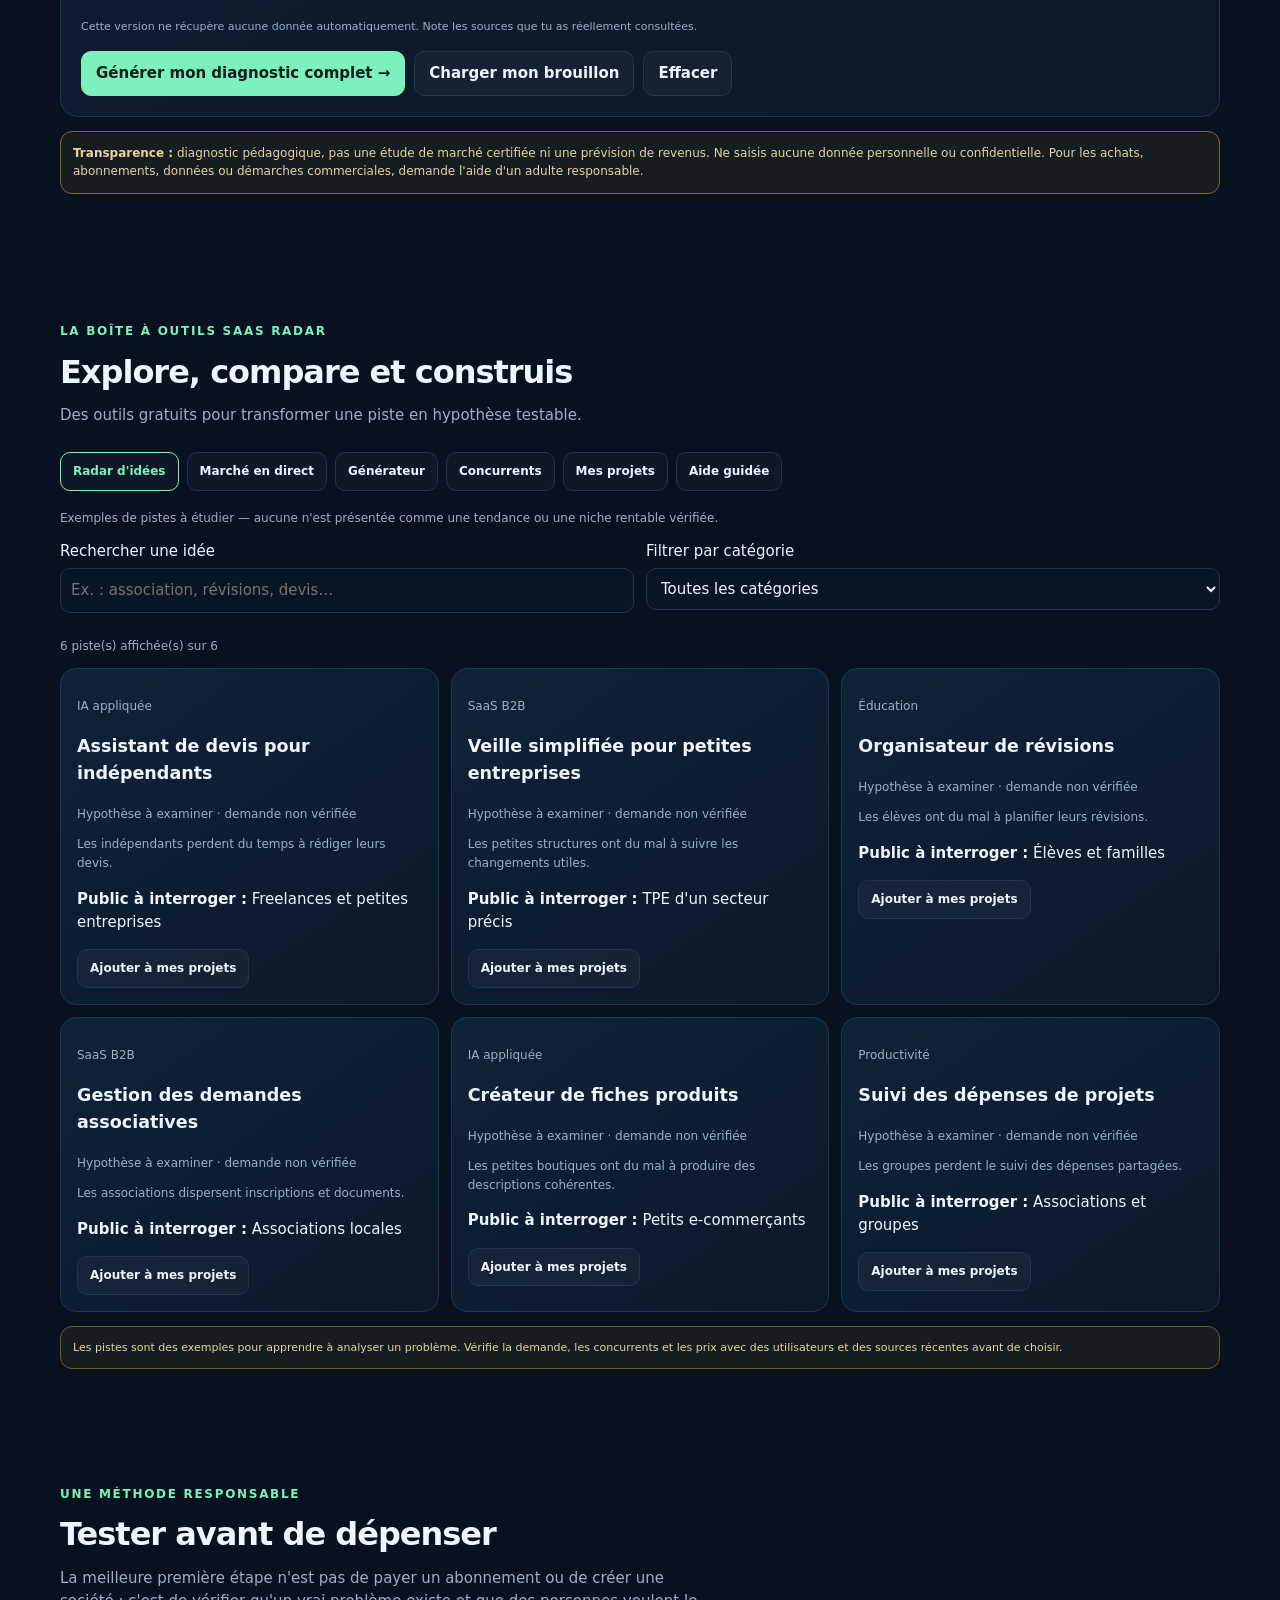
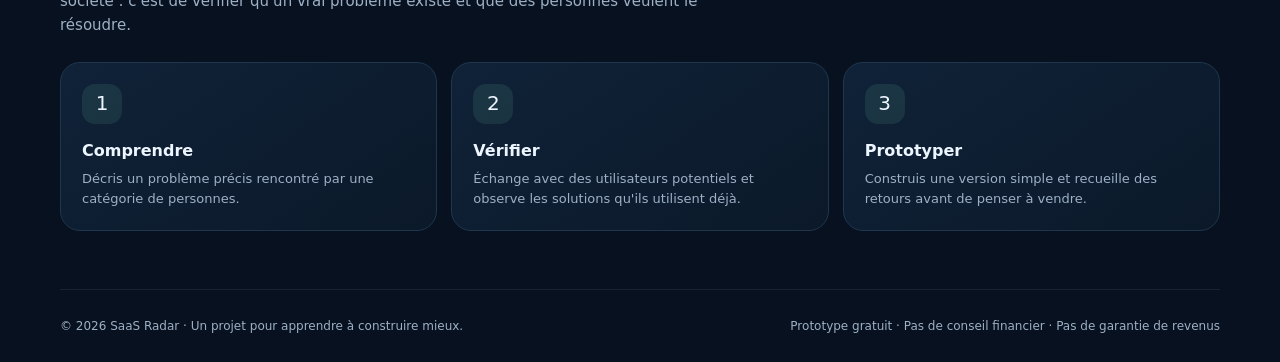
==== commit b1761a16: "Integrate market intelligence lab into SaaS Radar" ====
--- a/index.html
+++ b/index.html
@@ -29,7 +29,7 @@
 <body>
 <noscript><iframe src="https://www.googletagmanager.com/ns.html?id=GTM-W4DQMXLM"
   height="0" width="0" style="display:none;visibility:hidden"></iframe></noscript>
-<header class="wrap nav"><a class="brand" href="#"><span class="logo">⌁</span> SaaS Radar</a><nav class="navlinks"><a href="#fonctionnalites">Fonctionnalités</a><a href="#sr-studio">Analyser une idée</a><a href="#methode">Notre méthode</a></nav><a class="navcta" href="#sr-studio">Lancer mon analyse ↗</a></header>
+<header class="wrap nav"><a class="brand" href="#"><span class="logo">⌁</span> SaaS Radar</a><nav class="navlinks"><a href="#fonctionnalites">Fonctionnalités</a><a href="#sr-studio">Analyser une idée</a><a href="#sr-market-lab">Signaux du marché</a><a href="#methode">Notre méthode</a></nav><a class="navcta" href="#sr-studio">Lancer mon analyse ↗</a></header>
 <main>
 <section class="wrap hero">
 <div><div class="eyebrow">Le copilote de tes projets digitaux</div><h1>Une idée. Un plan.<br><span class="gradient">Un vrai départ.</span></h1><p>Explore les idées de SaaS, d'outils IA, de produits numériques et de commerce. Évalue leur potentiel, repère les difficultés et construis un plan concret avant d'investir.</p><div class="heroactions"><a class="primary" href="#sr-studio">Analyser mon idée <span>→</span></a><a class="secondary" href="#fonctionnalites">Découvrir la plateforme</a></div><div class="proof"><span>Gratuit pour démarrer</span><span>Sans carte bancaire</span><span>Rapport conservé sur cet appareil</span></div></div>
@@ -42,6 +42,8 @@
 <article class="feature"><div class="ico">🧭</div><h3>Plan de validation</h3><p>Des actions gratuites pour interroger des utilisateurs et tester l'intérêt sans lancer de ventes.</p></article>
 <article class="feature"><div class="ico">🗓️</div><h3>Plan d’action sur 30 jours</h3><p>30 étapes concrètes, des résultats attendus et une progression à cocher, de la validation du besoin au test d’un prototype.</p></article>
 <article class="feature"><div class="ico">💬</div><h3>Aide guidée</h3><p>Des conseils méthodologiques préécrits pour préciser ton projet. Ce module ne prétend pas être une IA connectée.</p></article>
+<article class="feature"><div class="ico">🔎</div><h3>Laboratoire de signaux publics</h3><p>Explore des discussions Hacker News, des dépôts et des problèmes GitHub récents, avec leurs liens et leurs dates.</p></article>
+<article class="feature"><div class="ico">🧾</div><h3>Dossier de décision exportable</h3><p>Conserve tes observations, compare les solutions et exporte ton travail pour le reprendre ou le partager.</p></article>
 </div></section>
 <section class="wrap section" id="outil"><div class="sectionhead"><div class="eyebrow">Ton espace de travail</div><h2>Construis ton radar personnel</h2><p>Réponds aux étapes. Tu obtiendras une première analyse structurée et un plan de progression adapté à tes contraintes.</p></div>
 <div class="builder"><aside class="steps" id="steps"><div class="stepitem active"><span class="stepnum">1</span><span>Ton idée</span></div><div class="stepitem"><span class="stepnum">2</span><span>Ton profil</span></div><div class="stepitem"><span class="stepnum">3</span><span>Tes moyens</span></div><div class="stepitem"><span class="stepnum">4</span><span>Ton objectif</span></div></aside>
@@ -117,4 +119,5 @@
 <script src="radar.js"></script>
 <script src="analysis-pro.js"></script>
 <script src="studio.js"></script>
+<script src="market-lab.js"></script>
 </body></html>
